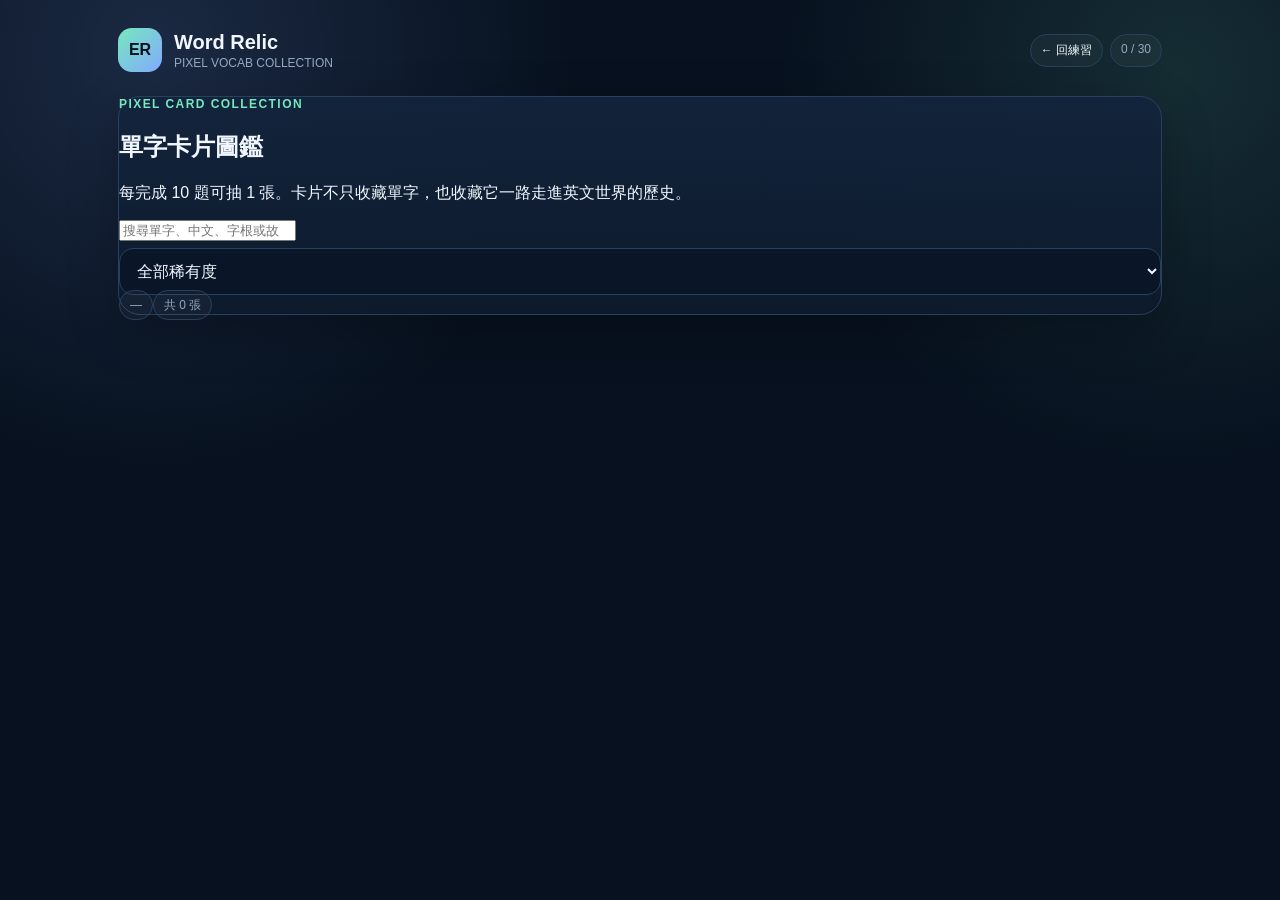
==== cards.html @ 0dd6999d "Add pixel vocabulary card collection page" ====
<!doctype html>
<html lang="zh-Hant">
<head>
<meta charset="utf-8"><meta name="viewport" content="width=device-width,initial-scale=1,viewport-fit=cover">
<meta name="theme-color" content="#07111f"><title>EnRoot｜單字卡片圖鑑</title>
<link rel="stylesheet" href="styles.css">
</head>
<body>
<main class="wrap">
<header class="top">
<a class="brand navlink" href="index.html"><div class="logo">ER</div><div><h1>Word Relic</h1><p>PIXEL VOCAB COLLECTION</p></div></a>
<div class="chips"><a class="chip navlink" href="index.html">← 回練習</a><span class="chip" id="ownedPill">0 / 30</span></div>
</header>
<section class="card cardbookHero">
<div class="eyebrow">PIXEL CARD COLLECTION</div>
<h2>單字卡片圖鑑</h2>
<p>每完成 10 題可抽 1 張。卡片不只收藏單字，也收藏它一路走進英文世界的歷史。</p>
<div class="atlasTools">
<input id="cardSearch" type="search" placeholder="搜尋單字、中文、字根或故事">
<select id="rarityFilter"><option value="all">全部稀有度</option><option>UR</option><option>SSR</option><option>SR</option><option>R</option><option>N</option></select>
</div>
<div class="atlasMeta"><span class="chip" id="collectionStats">—</span><span class="chip" id="totalCopies">共 0 張</span></div>
</section>
<section id="cardGrid" class="collectionGrid"></section>
</main>
<div id="cardDetail" class="cardModal hidden"></div>
<script src="cards-data.js"></script><script src="cards.js"></script>
</body></html>
---- styles.css ----
:root{--bg:#07111f;--panel:#0d1a2c;--line:#28405e;--text:#f1f7ff;--muted:#94a9c0;--mint:#77e7bd;--blue:#82aaff;--warn:#ffd67e;--bad:#ff8490;--ok:#71e4a8}
*{box-sizing:border-box}body{margin:0;min-height:100vh;color:var(--text);font-family:-apple-system,BlinkMacSystemFont,"Segoe UI","Noto Sans TC",sans-serif;background:radial-gradient(circle at 12% 6%,rgba(130,170,255,.16),transparent 30%),radial-gradient(circle at 92% 8%,rgba(119,231,189,.13),transparent 28%),var(--bg)}
button,select{font:inherit}button{cursor:pointer}.wrap{max-width:1080px;margin:auto;padding:28px 18px 64px}.top{display:flex;justify-content:space-between;gap:12px;align-items:center;margin-bottom:24px}.brand{display:flex;gap:12px;align-items:center}.logo{width:44px;height:44px;border-radius:14px;display:grid;place-items:center;font-weight:900;color:#06111d;background:linear-gradient(135deg,var(--mint),var(--blue))}.brand h1{margin:0;font-size:20px}.brand p{margin:2px 0 0;color:var(--muted);font-size:12px}.chips{display:flex;gap:7px;flex-wrap:wrap;justify-content:flex-end}.chip{border:1px solid var(--line);border-radius:999px;padding:7px 10px;color:var(--muted);font-size:12px;background:rgba(255,255,255,.03)}
.grid{display:grid;grid-template-columns:1.2fr .8fr;gap:18px}.card{border:1px solid var(--line);border-radius:22px;background:linear-gradient(180deg,rgba(18,36,60,.95),rgba(13,26,44,.97));box-shadow:0 18px 50px rgba(0,0,0,.25)}.hero{padding:32px}.eyebrow{color:var(--mint);font-size:12px;font-weight:900;letter-spacing:.12em}.hero h2{font-size:clamp(34px,6vw,58px);line-height:1.02;letter-spacing:-.05em;margin:12px 0 16px}.hero>p,.muted{color:var(--muted);line-height:1.8}.features{display:grid;grid-template-columns:repeat(3,1fr);gap:10px;margin-top:22px}.feature{padding:14px;border:1px solid var(--line);border-radius:16px;background:rgba(255,255,255,.025)}.feature b{display:block;font-size:14px}.feature span{display:block;margin-top:5px;color:var(--muted);font-size:12px;line-height:1.5}.controls{padding:24px;display:flex;flex-direction:column;gap:14px}.controls h3{margin:0}.controls label{color:var(--muted);font-size:12px}select{width:100%;margin-top:7px;padding:13px;border-radius:14px;border:1px solid var(--line);background:#0a1628;color:var(--text)}.primary,.secondary{border-radius:14px;padding:13px 16px;font-weight:800}.primary{border:0;color:#06111d;background:linear-gradient(135deg,var(--mint),#9af2d4)}.secondary{border:1px solid var(--line);color:var(--text);background:rgba(255,255,255,.035)}.status{color:var(--muted);font-size:12px;min-height:18px}.stats{display:grid;grid-template-columns:repeat(3,1fr);gap:9px;margin-top:10px}.stat{padding:12px;border:1px solid var(--line);border-radius:14px;background:#0a1628}.stat b{font-size:21px}.stat small{display:block;color:var(--muted);margin-top:3px}
.hidden{display:none!important}.quiz,.result{max-width:850px;margin:auto}.progressRow{display:flex;align-items:center;gap:10px;margin-bottom:13px}.bar{height:8px;background:#12233a;border-radius:99px;overflow:hidden;flex:1}.bar i{display:block;height:100%;background:linear-gradient(90deg,var(--mint),var(--blue));width:0;transition:.25s}.qcard{padding:26px}.qmeta{display:flex;justify-content:space-between;gap:10px;margin-bottom:18px}.qtype{color:var(--mint);font-size:12px;font-weight:900;letter-spacing:.09em}.stars{color:var(--warn);font-size:12px}.prompt{font-size:clamp(26px,5vw,40px);line-height:1.2;font-weight:900}.sub{color:var(--muted);line-height:1.7;margin:9px 0 18px}.answers{display:grid;gap:10px}.answer{width:100%;text-align:left;padding:15px 16px;border-radius:15px;border:1px solid var(--line);background:#091628;color:var(--text)}.answer:hover:not(:disabled){border-color:#5277a1;transform:translateY(-1px)}.answer.good{border-color:var(--ok);background:rgba(113,228,168,.12)}.answer.bad{border-color:var(--bad);background:rgba(255,132,144,.12)}
.explain{margin-top:18px;padding:18px;border:1px solid var(--line);border-radius:16px;background:rgba(5,14,25,.62)}.wordline{display:flex;gap:8px;align-items:center;flex-wrap:wrap}.wordline strong{font-size:27px}.tag{padding:5px 8px;border:1px solid var(--line);border-radius:99px;color:var(--muted);font-size:11px}.rootchips,.family{display:flex;gap:7px;flex-wrap:wrap;margin-top:10px}.rootchip{padding:8px 9px;border-radius:11px;border:1px solid rgba(119,231,189,.25);background:rgba(119,231,189,.07);font-size:12px}.formula{font-size:17px;font-weight:800;line-height:1.7;color:#ddf8ee;margin:12px 0}.memory{border-left:3px solid var(--warn);padding-left:12px;color:#f6e6b8;line-height:1.7}.example{color:#cbd9e8;line-height:1.7;font-size:14px;margin-top:12px}.family span{padding:7px 9px;border-radius:10px;border:1px solid rgba(130,170,255,.22);background:rgba(130,170,255,.08);color:#d2e0ff;font-size:12px}.actions{display:flex;gap:9px;flex-wrap:wrap;margin-top:16px}.actions button{flex:1;min-width:140px}.hard.on{border-color:var(--warn);color:var(--warn)}
.result{padding:28px}.result h3{font-size:28px;margin:8px 0 0}.bigscore{font-size:64px;font-weight:900;letter-spacing:-.06em;margin:4px 0}.review{display:grid;gap:10px;margin-top:16px}.reviewItem{padding:14px;border:1px solid var(--line);border-radius:14px;background:#091628}.reviewItem p{margin:6px 0 0;color:var(--muted);font-size:13px;line-height:1.6}.footer{margin-top:28px;color:#70869e;text-align:center;font-size:11px;line-height:1.7}
@media(max-width:760px){.grid{grid-template-columns:1fr}.features{grid-template-columns:1fr}.hero{padding:24px}.controls{padding:21px}.top{align-items:flex-start}}
.navlink{text-decoration:none;color:inherit}
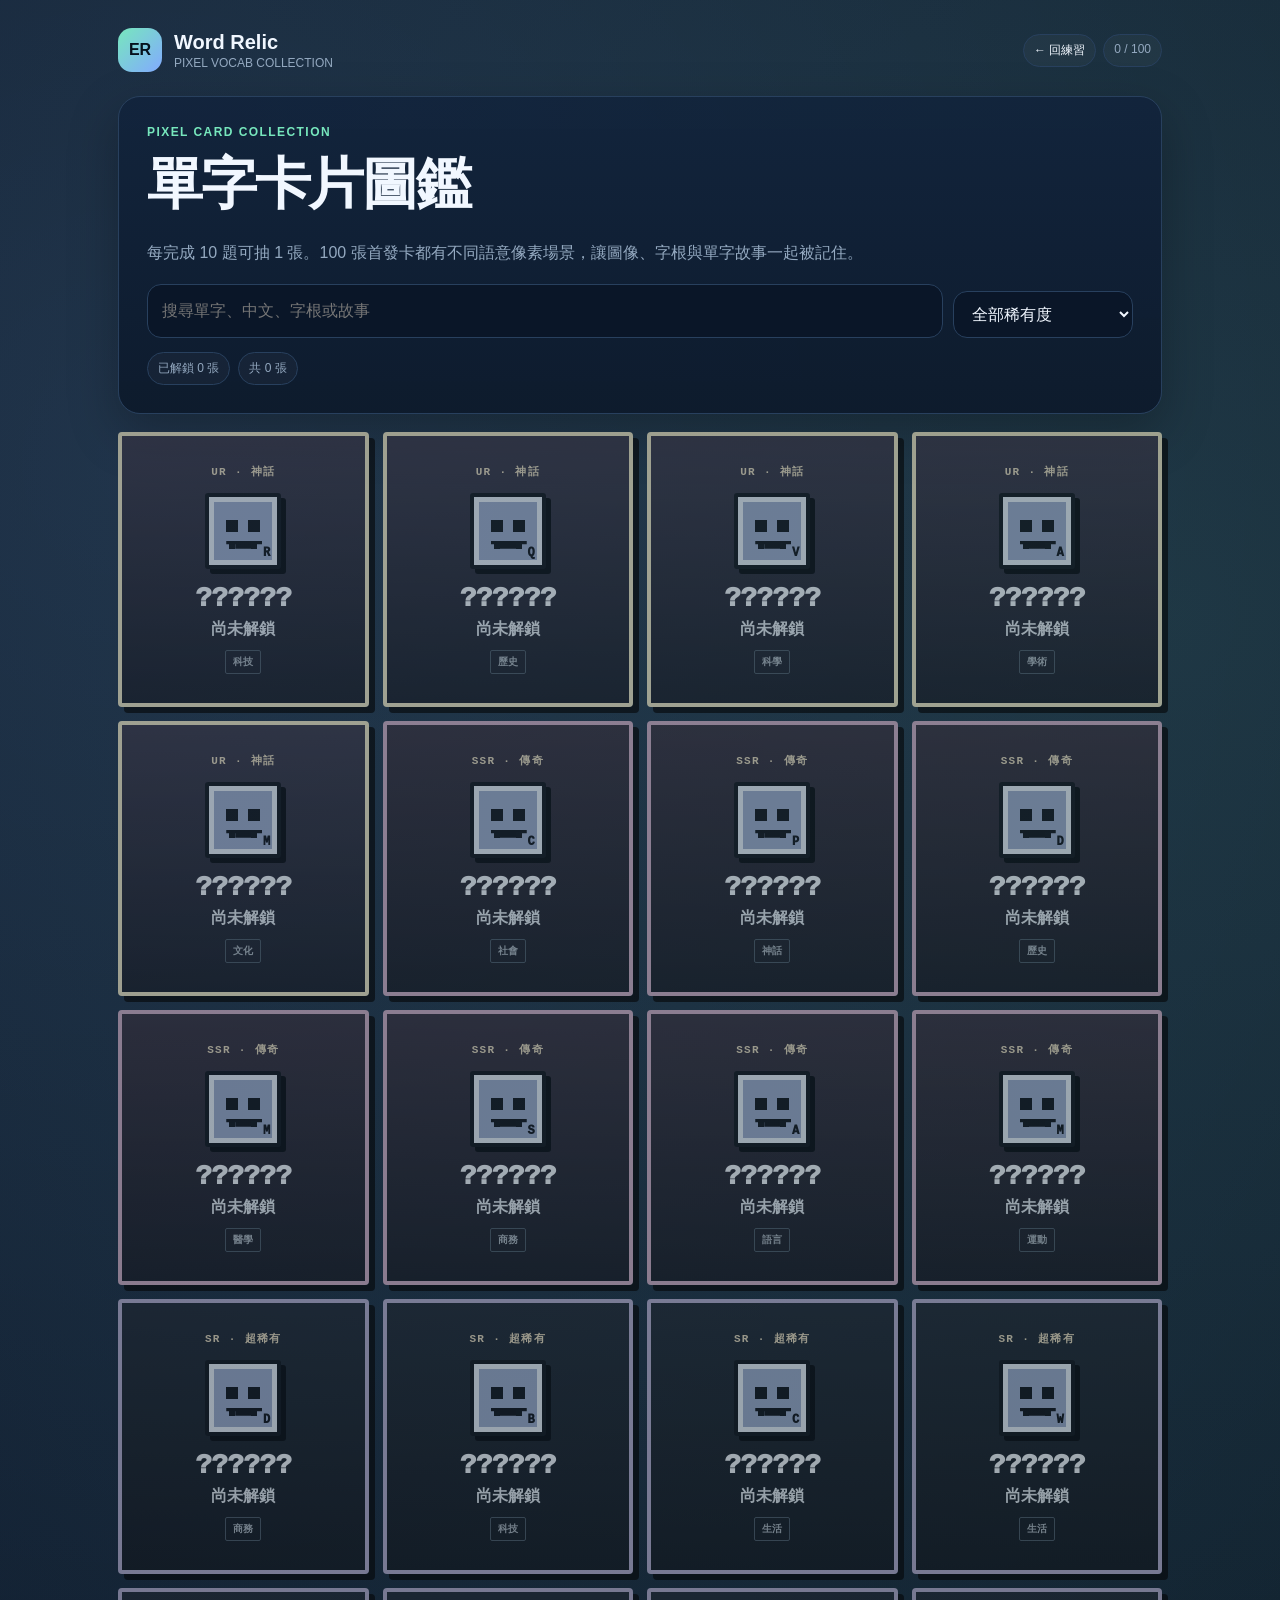
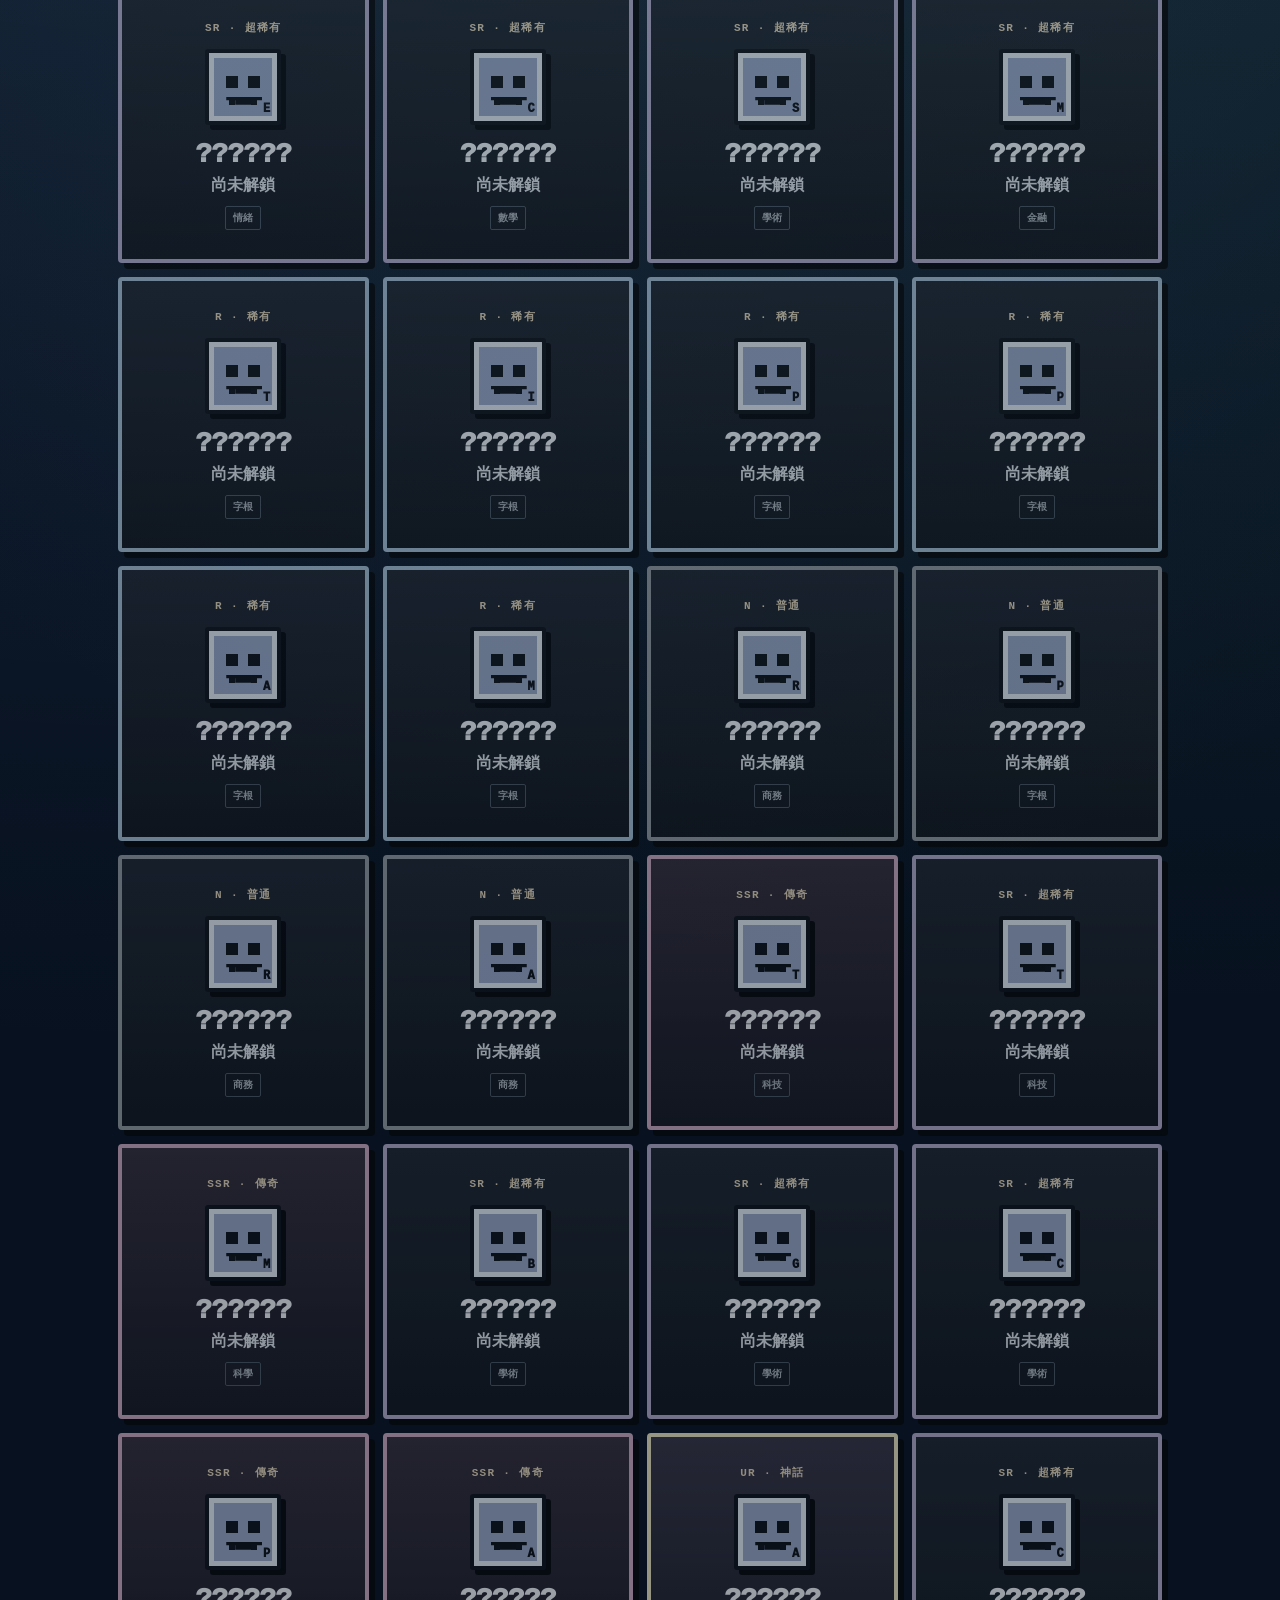
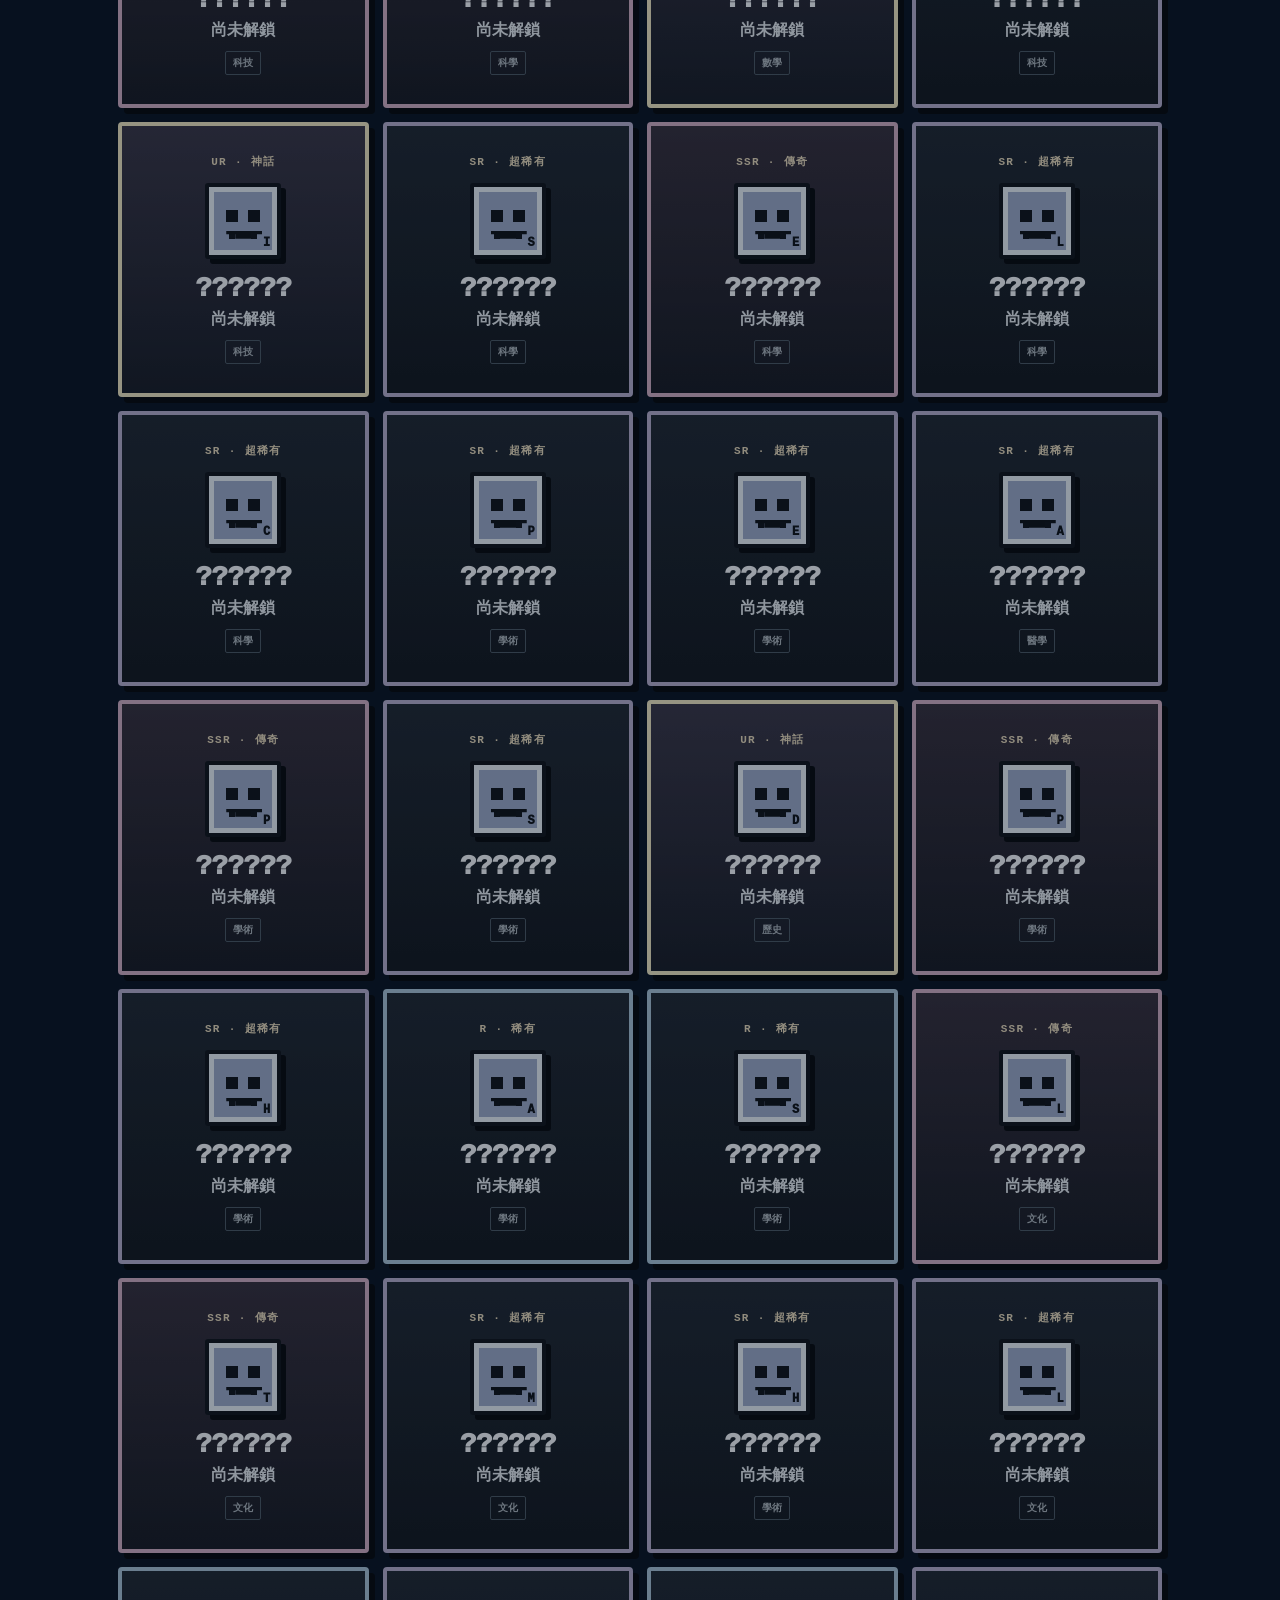
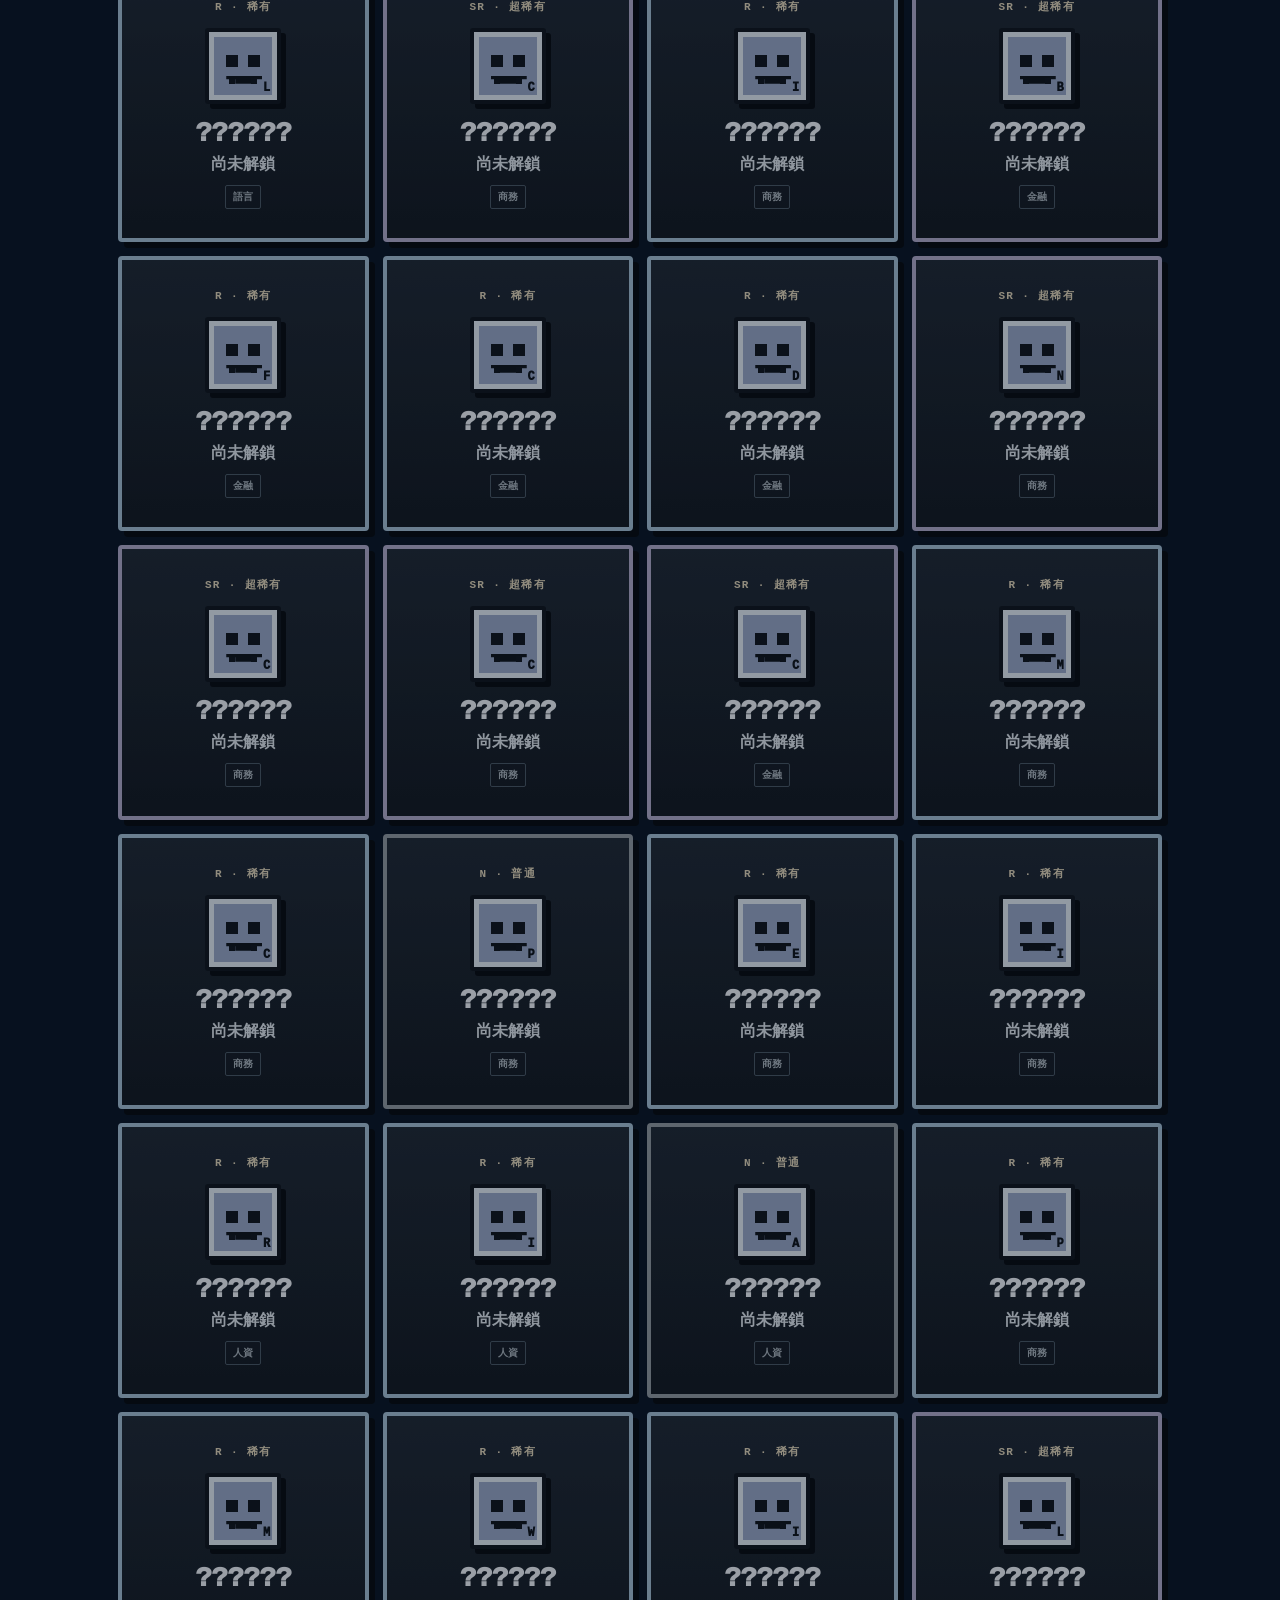
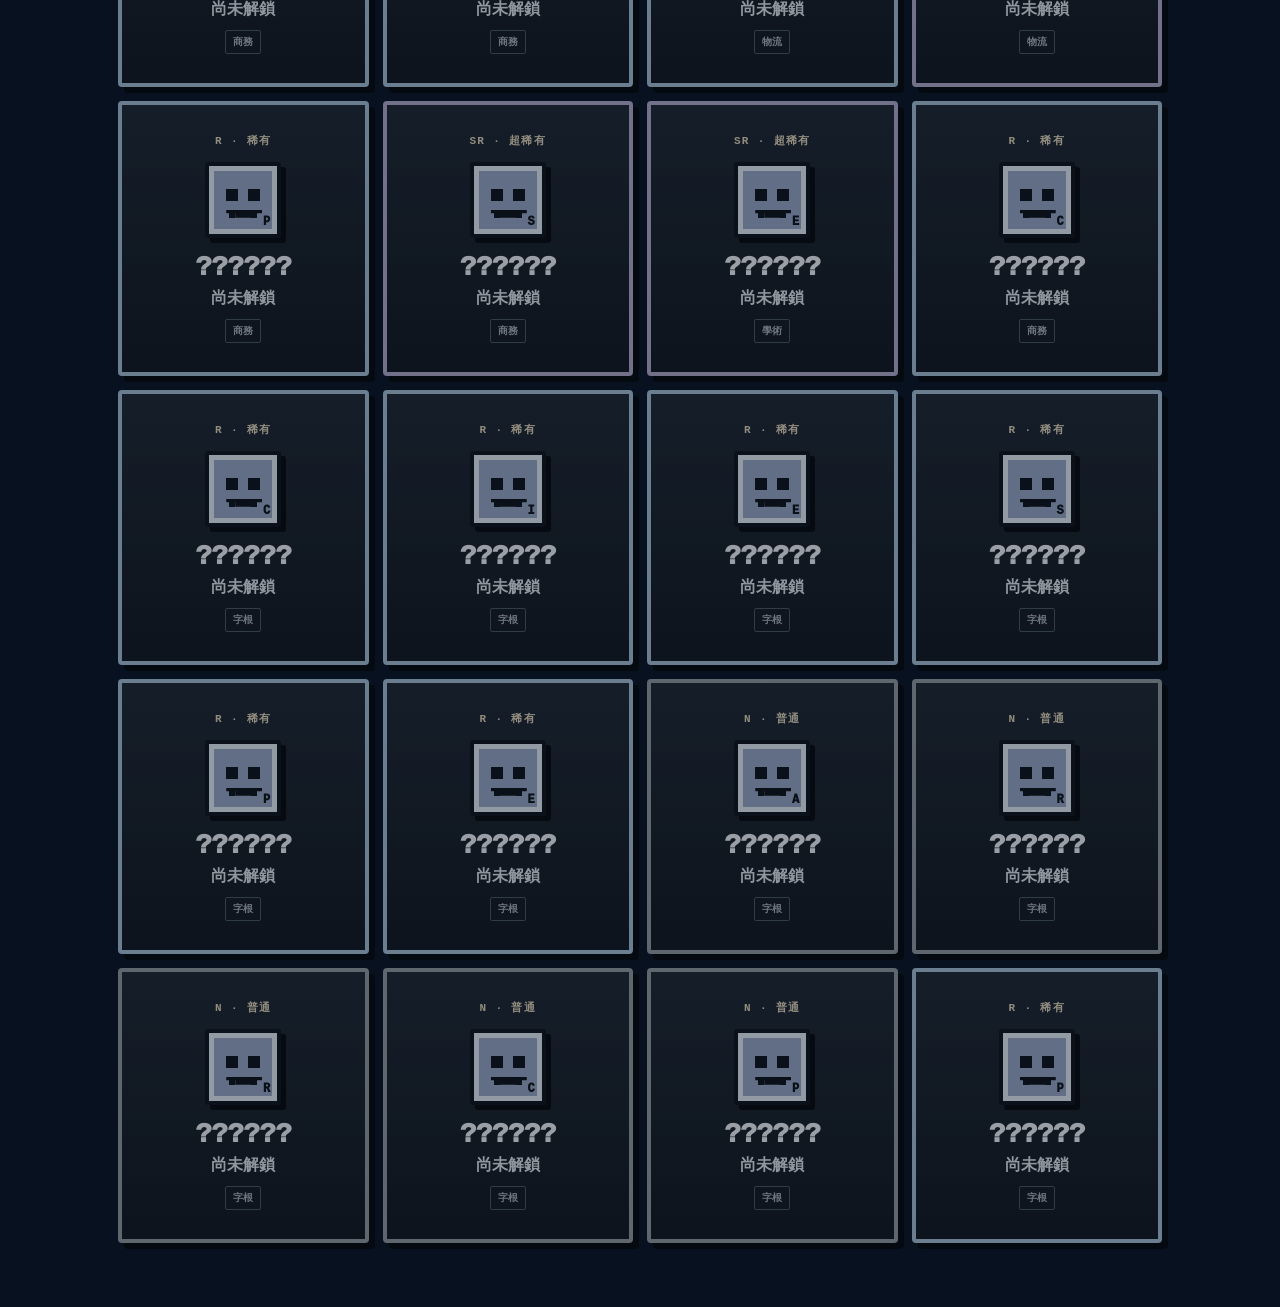
==== commit 148b6272: "Upgrade card gallery for semantic pixel art" ====
--- a/cards.html
+++ b/cards.html
@@ -14,7 +14,7 @@
 <section class="card cardbookHero">
 <div class="eyebrow">PIXEL CARD COLLECTION</div>
 <h2>單字卡片圖鑑</h2>
-<p>每完成 10 題可抽 1 張。卡片不只收藏單字，也收藏它一路走進英文世界的歷史。</p>
+<p>每完成 10 題可抽 1 張。100 張首發卡都有不同語意像素場景，讓圖像、字根與單字故事一起被記住。</p>
 <div class="atlasTools">
 <input id="cardSearch" type="search" placeholder="搜尋單字、中文、字根或故事">
 <select id="rarityFilter"><option value="all">全部稀有度</option><option>UR</option><option>SSR</option><option>SR</option><option>R</option><option>N</option></select>
@@ -24,5 +24,5 @@
 <section id="cardGrid" class="collectionGrid"></section>
 </main>
 <div id="cardDetail" class="cardModal hidden"></div>
-<script src="cards-data.js"></script><script src="cards.js"></script>
+<script src="cards-data.js"></script><script src="card-art.js"></script><script src="cards.js"></script>
 </body></html>
--- a/styles.css
+++ b/styles.css
@@ -7,3 +7,30 @@
 .result{padding:28px}.result h3{font-size:28px;margin:8px 0 0}.bigscore{font-size:64px;font-weight:900;letter-spacing:-.06em;margin:4px 0}.review{display:grid;gap:10px;margin-top:16px}.reviewItem{padding:14px;border:1px solid var(--line);border-radius:14px;background:#091628}.reviewItem p{margin:6px 0 0;color:var(--muted);font-size:13px;line-height:1.6}.footer{margin-top:28px;color:#70869e;text-align:center;font-size:11px;line-height:1.7}
 @media(max-width:760px){.grid{grid-template-columns:1fr}.features{grid-template-columns:1fr}.hero{padding:24px}.controls{padding:21px}.top{align-items:flex-start}}
 .navlink{text-decoration:none;color:inherit}
+
+/* Word Relic pixel-card system */
+.gachaPanel{margin:22px 0 8px;padding:18px;border:2px solid #365a7a;border-radius:18px;background:linear-gradient(180deg,#10213a,#091525);box-shadow:6px 6px 0 #050b14}
+.gachaMachine{display:flex;align-items:center;gap:16px}.gachaMachine h4{margin:3px 0 4px;font-size:20px}.gachaMachine p{margin:0}
+.pixelMachine{width:72px;height:72px;flex:0 0 72px;border:4px solid #e9f5ff;background:#82aaff;box-shadow:inset 0 0 0 5px #24415f,5px 5px 0 #020812;display:grid;place-items:center;image-rendering:pixelated;border-radius:4px}
+.pixelMachine:before,.pixelMachine:after{content:"";position:absolute}.pixelMachine span{font-family:ui-monospace,SFMono-Regular,Menlo,monospace;font-weight:1000;color:#07111f;font-size:20px}
+.gachaButton{width:100%;margin-top:15px;border:3px solid #081321;border-radius:4px;padding:15px;font:900 15px ui-monospace,SFMono-Regular,Menlo,monospace;color:#07111f;background:#ffd67e;box-shadow:0 5px 0 #9b672b;letter-spacing:.03em}
+.gachaButton:active:not(:disabled){transform:translateY(4px);box-shadow:0 1px 0 #9b672b}.gachaButton:disabled{opacity:.55;cursor:default;box-shadow:none}
+.gachaReveal{margin-top:18px}.gachaReveal.pop{animation:cardPop .55s cubic-bezier(.2,.9,.25,1.25)}@keyframes cardPop{0%{opacity:0;transform:scale(.72) rotate(-3deg)}70%{transform:scale(1.035) rotate(1deg)}100%{opacity:1;transform:scale(1)}}
+.revealBurst{max-width:440px;margin:auto;padding:20px;border:4px solid #d9e9f7;border-radius:5px;background:#0c1a2d;box-shadow:8px 8px 0 #030811;text-align:center}.revealBurst.UR{border-color:#ffeb8a}.revealBurst.SSR{border-color:#ff9de1}.revealBurst.SR{border-color:#bda4ff}.revealBurst.R{border-color:#84c9ff}.revealBurst.N{border-color:#b9c7d4}
+.rarity{font:900 11px ui-monospace,SFMono-Regular,Menlo,monospace;letter-spacing:.12em;color:#ffd67e;text-transform:uppercase}
+.pixelSprite{position:relative;width:92px;height:92px;margin:14px auto;background:#82aaff;border:4px solid #081321;box-shadow:inset 0 0 0 5px #dff0ff,5px 5px 0 #030811;border-radius:3px;display:grid;place-items:center;image-rendering:pixelated}
+.pixelSprite:before,.pixelSprite:after{content:"";position:absolute;width:12px;height:12px;top:29px;background:#081321;box-shadow:0 20px 0 -3px #081321}.pixelSprite:before{left:22px}.pixelSprite:after{right:22px}
+.pixelSprite i{position:absolute;width:36px;height:8px;bottom:20px;left:24px;background:#07111f;clip-path:polygon(0 0,100% 0,100% 45%,75% 45%,75% 100%,25% 100%,25% 45%,0 45%)}
+.pixelSprite b{position:absolute;bottom:5px;right:7px;font:1000 12px ui-monospace,SFMono-Regular,Menlo,monospace;color:#07111f}
+.pixelSprite.big{width:116px;height:116px}.pixelSprite.big:before,.pixelSprite.big:after{top:38px}.pixelSprite.big:before{left:28px}.pixelSprite.big:after{right:28px}.pixelSprite.big i{left:34px;bottom:26px;width:40px}
+.relicWord{font:1000 28px ui-monospace,SFMono-Regular,Menlo,monospace;letter-spacing:-.03em}.relicZh{margin-top:5px;color:#dbe9f5;font-weight:800}.originMini{margin:9px 0;color:#94a9c0;font-size:12px}
+.storyBlock{margin-top:14px;padding:14px;text-align:left;border:2px dashed #365a7a;background:#081422}.storyBlock b{color:#77e7bd;font-size:12px}.storyBlock p{margin:4px 0 12px;color:#d5e3ef;line-height:1.65;font-size:13px}.storyBlock p:last-child{margin-bottom:0}
+
+/* collection */
+.cardbookHero{padding:28px;margin-bottom:18px}.cardbookHero h2{font-size:clamp(34px,6vw,56px);margin:8px 0 10px;letter-spacing:-.04em}.cardbookHero p{color:var(--muted);line-height:1.7}
+.atlasTools{display:grid;grid-template-columns:1fr 180px;gap:10px;margin-top:18px}.atlasTools input,.atlasTools select{width:100%;padding:13px 14px;border:1px solid var(--line);border-radius:14px;background:#0a1628;color:var(--text);font:inherit}.atlasMeta{display:flex;gap:8px;flex-wrap:wrap;margin-top:14px}
+.collectionGrid{display:grid;grid-template-columns:repeat(4,1fr);gap:14px}.relicCard{position:relative;min-height:275px;padding:14px 12px 16px;border:4px solid #7c8b9a;border-radius:4px;background:linear-gradient(180deg,#132843,#0a1728);box-shadow:6px 6px 0 #02070d;color:var(--text);text-align:center;overflow:hidden}.relicCard:hover{transform:translateY(-3px)}.relicCard.locked{filter:saturate(.35);opacity:.62}.relicCard .pixelSprite{width:76px;height:76px}.relicCard .pixelSprite:before,.relicCard .pixelSprite:after{top:23px}.relicCard .pixelSprite:before{left:17px}.relicCard .pixelSprite:after{right:17px}.relicCard .pixelSprite i{left:17px;bottom:16px}
+.relicCard.UR{border-color:#ffe77d;background:linear-gradient(180deg,#3c315c,#111b35)}.relicCard.SSR{border-color:#ff9bd9;background:linear-gradient(180deg,#40294b,#11192f)}.relicCard.SR{border-color:#bca4ff}.relicCard.R{border-color:#7ec9ff}.relicCard.N{border-color:#8c9baa}
+.cardTag,.copies{display:inline-block;margin-top:10px;padding:4px 7px;border:1px solid #365a7a;border-radius:2px;font:800 10px ui-monospace,SFMono-Regular,Menlo,monospace;color:#9fb6c9}.copies{position:absolute;right:8px;bottom:8px;color:#ffd67e}
+.cardModal{position:fixed;inset:0;z-index:50;display:grid;place-items:center;padding:18px}.modalShade{position:absolute;inset:0;background:rgba(2,7,14,.82);backdrop-filter:blur(5px)}.detailPanel{position:relative;z-index:1;width:min(620px,100%);max-height:90vh;overflow:auto;padding:24px;border-width:4px;border-style:solid;border-radius:5px}.detailPanel.UR{border-color:#ffe77d}.detailPanel.SSR{border-color:#ff9bd9}.detailPanel.SR{border-color:#bca4ff}.detailPanel.R{border-color:#7ec9ff}.detailPanel.N{border-color:#8c9baa}.modalClose{position:absolute;right:10px;top:8px;border:0;background:transparent;color:#fff;font-size:28px}.detailTop{display:flex;gap:20px;align-items:center}.detailTop .pixelSprite{margin:18px 0}.detailTop h2{margin:0;font:1000 34px ui-monospace,SFMono-Regular,Menlo,monospace}.detailZh{margin:5px 0 9px;color:#dce9f5;font-weight:800}
+@media(max-width:900px){.collectionGrid{grid-template-columns:repeat(3,1fr)}}@media(max-width:680px){.collectionGrid{grid-template-columns:repeat(2,1fr)}.atlasTools{grid-template-columns:1fr}.detailTop{align-items:flex-start}}@media(max-width:420px){.collectionGrid{grid-template-columns:1fr 1fr;gap:9px}.relicCard{min-height:245px;padding:10px 7px}.relicWord{font-size:20px}.gachaMachine{align-items:flex-start}.pixelMachine{width:58px;height:58px;flex-basis:58px}}
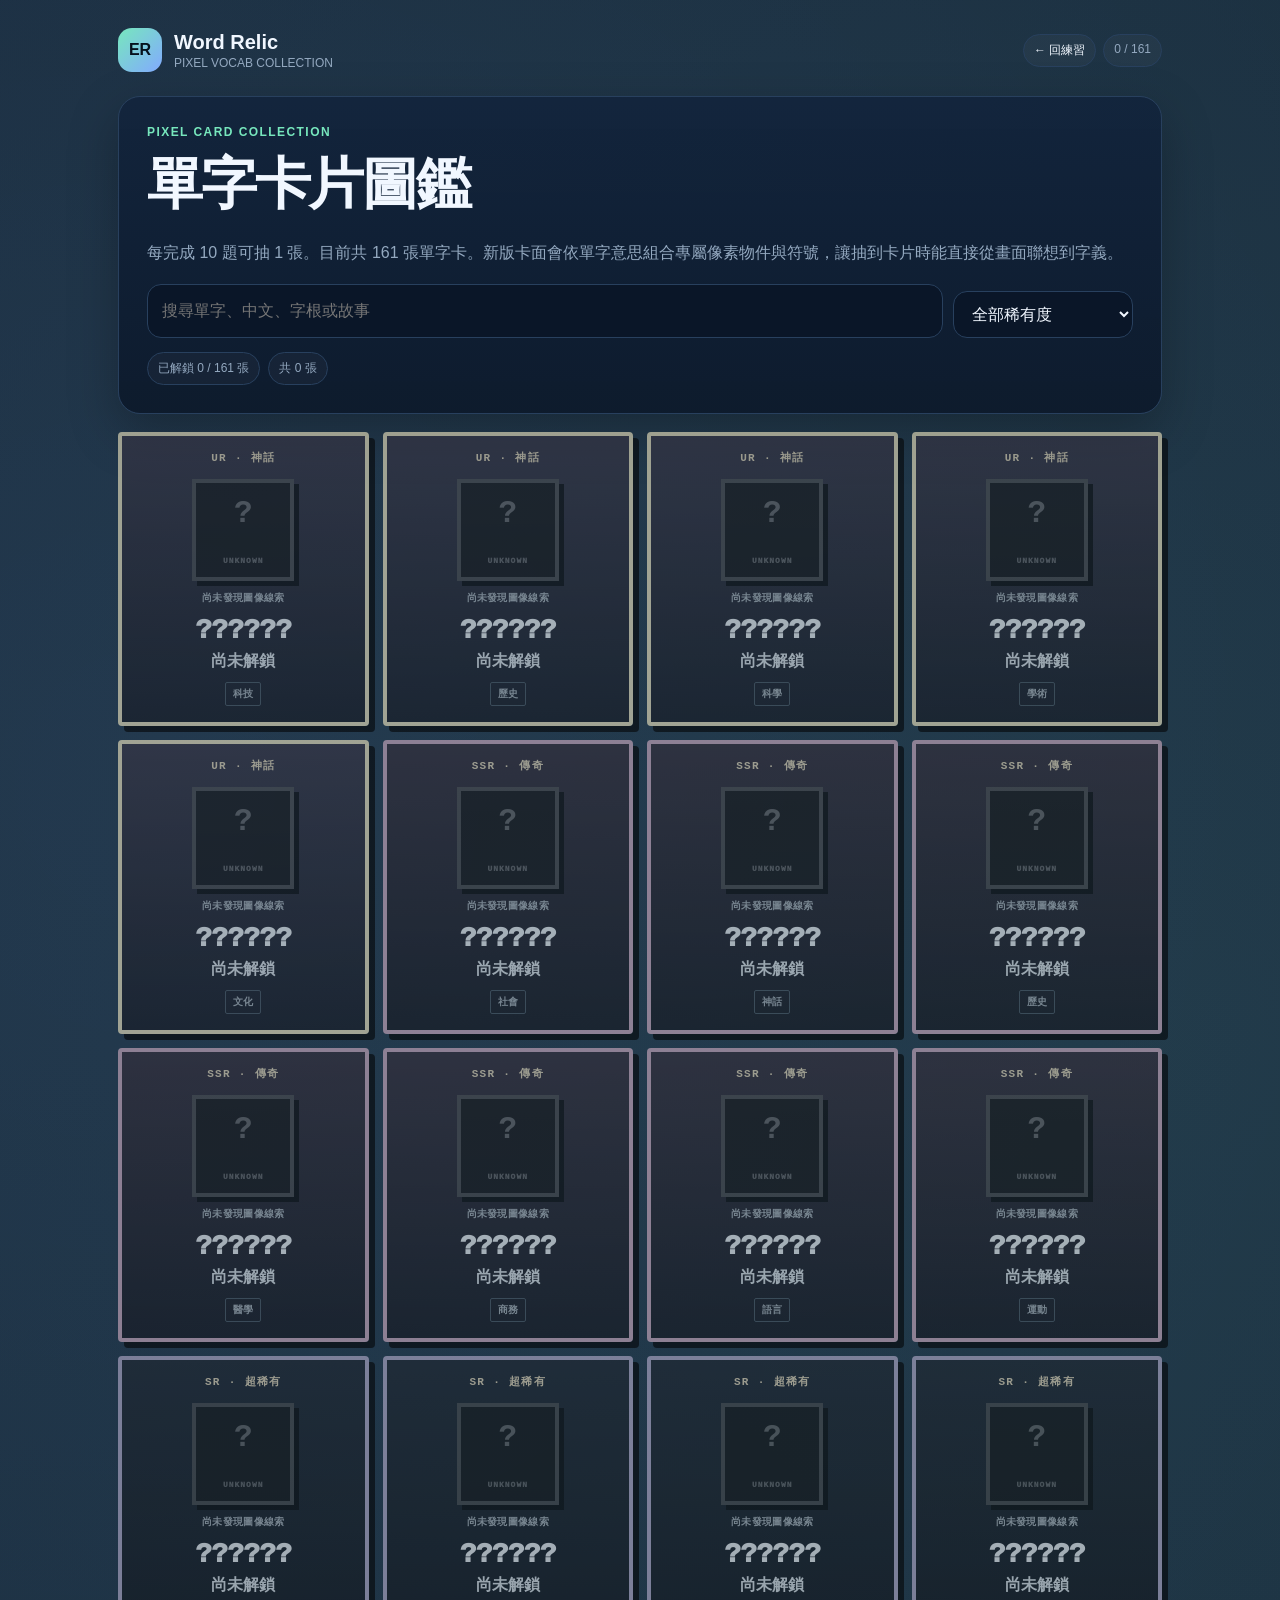
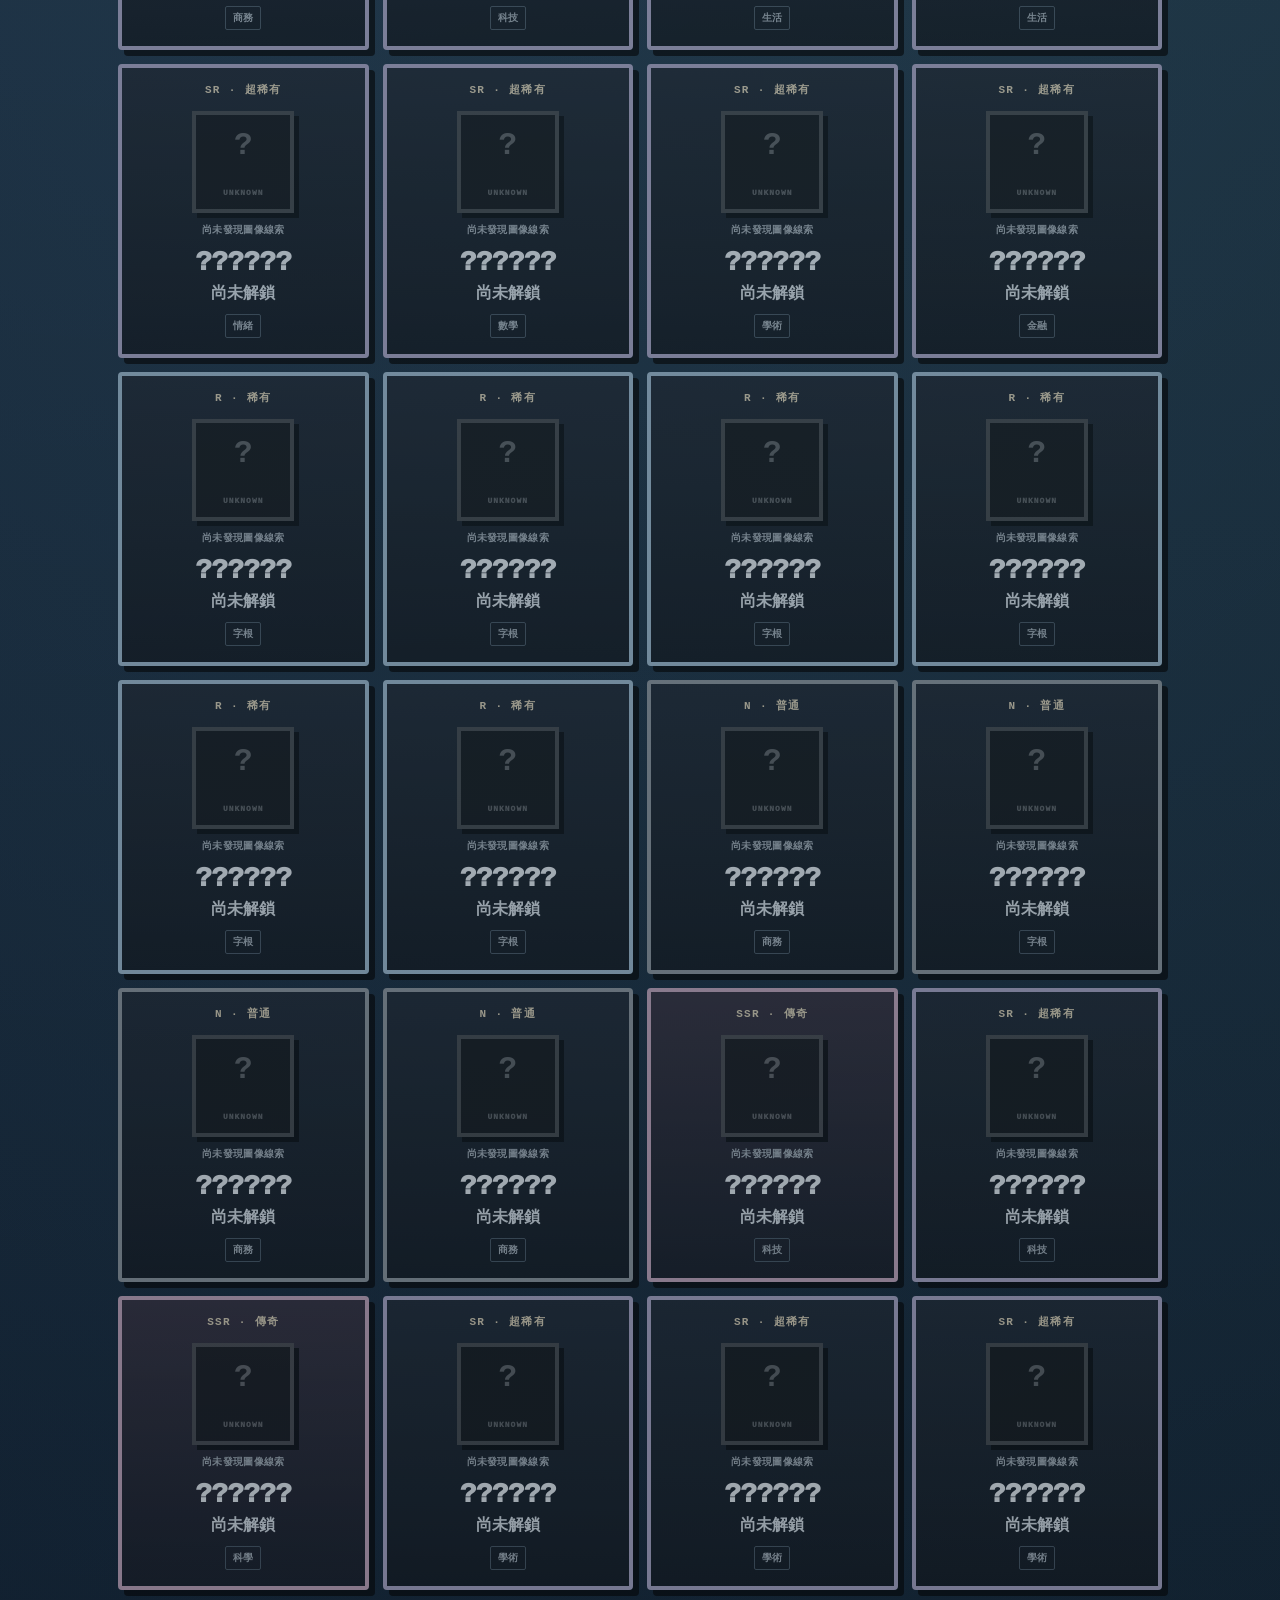
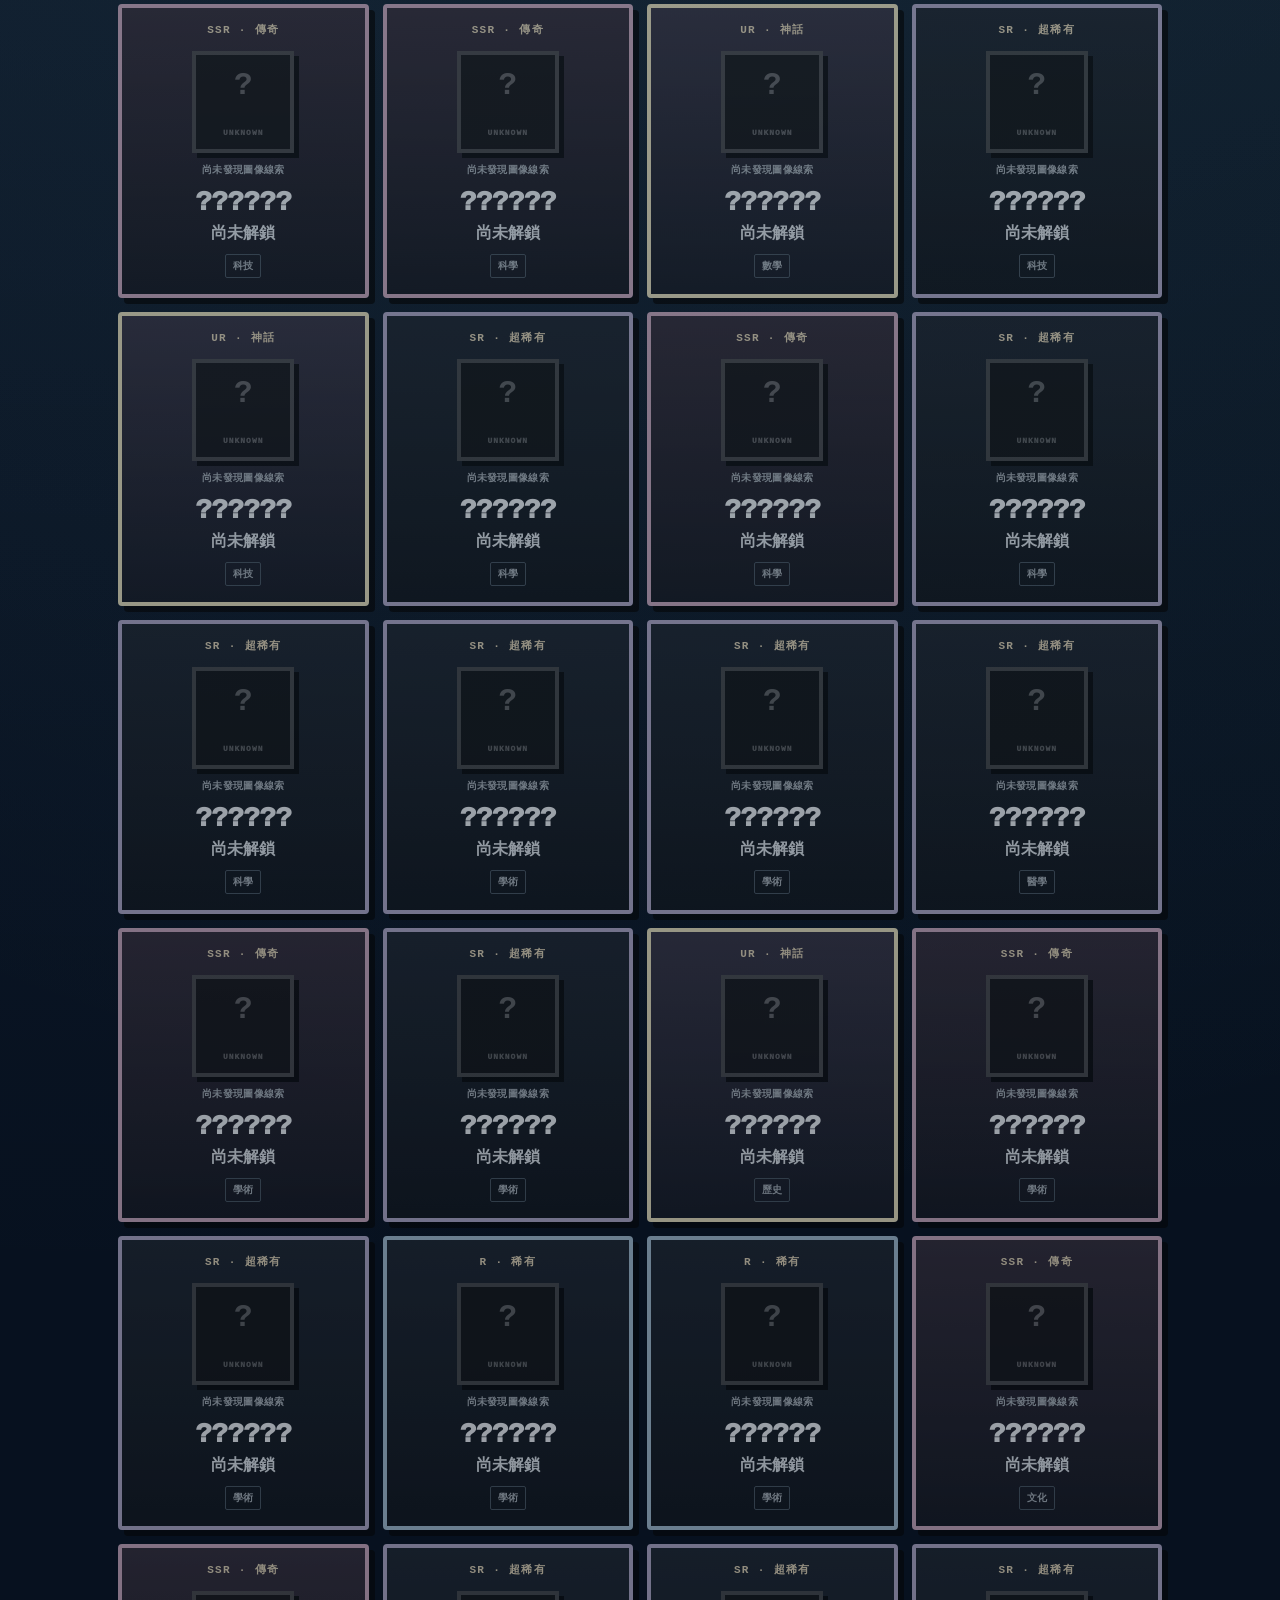
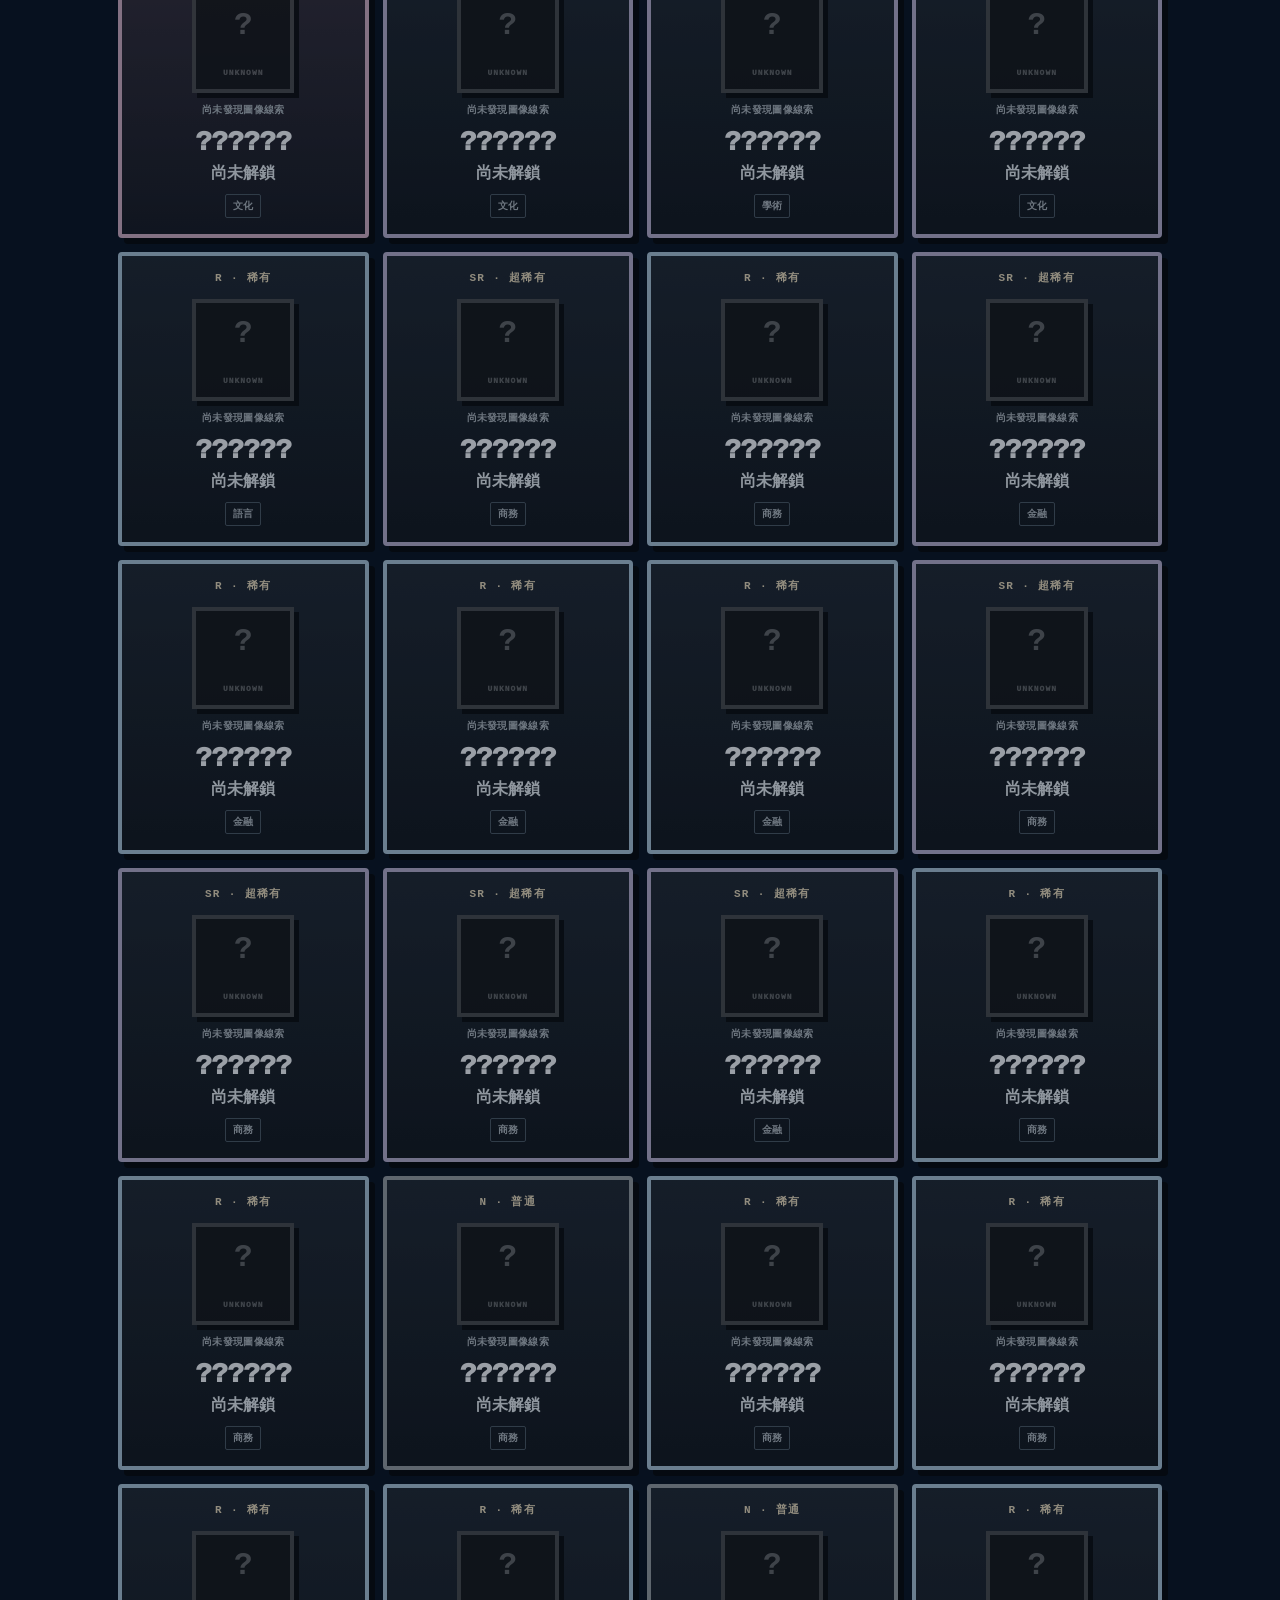
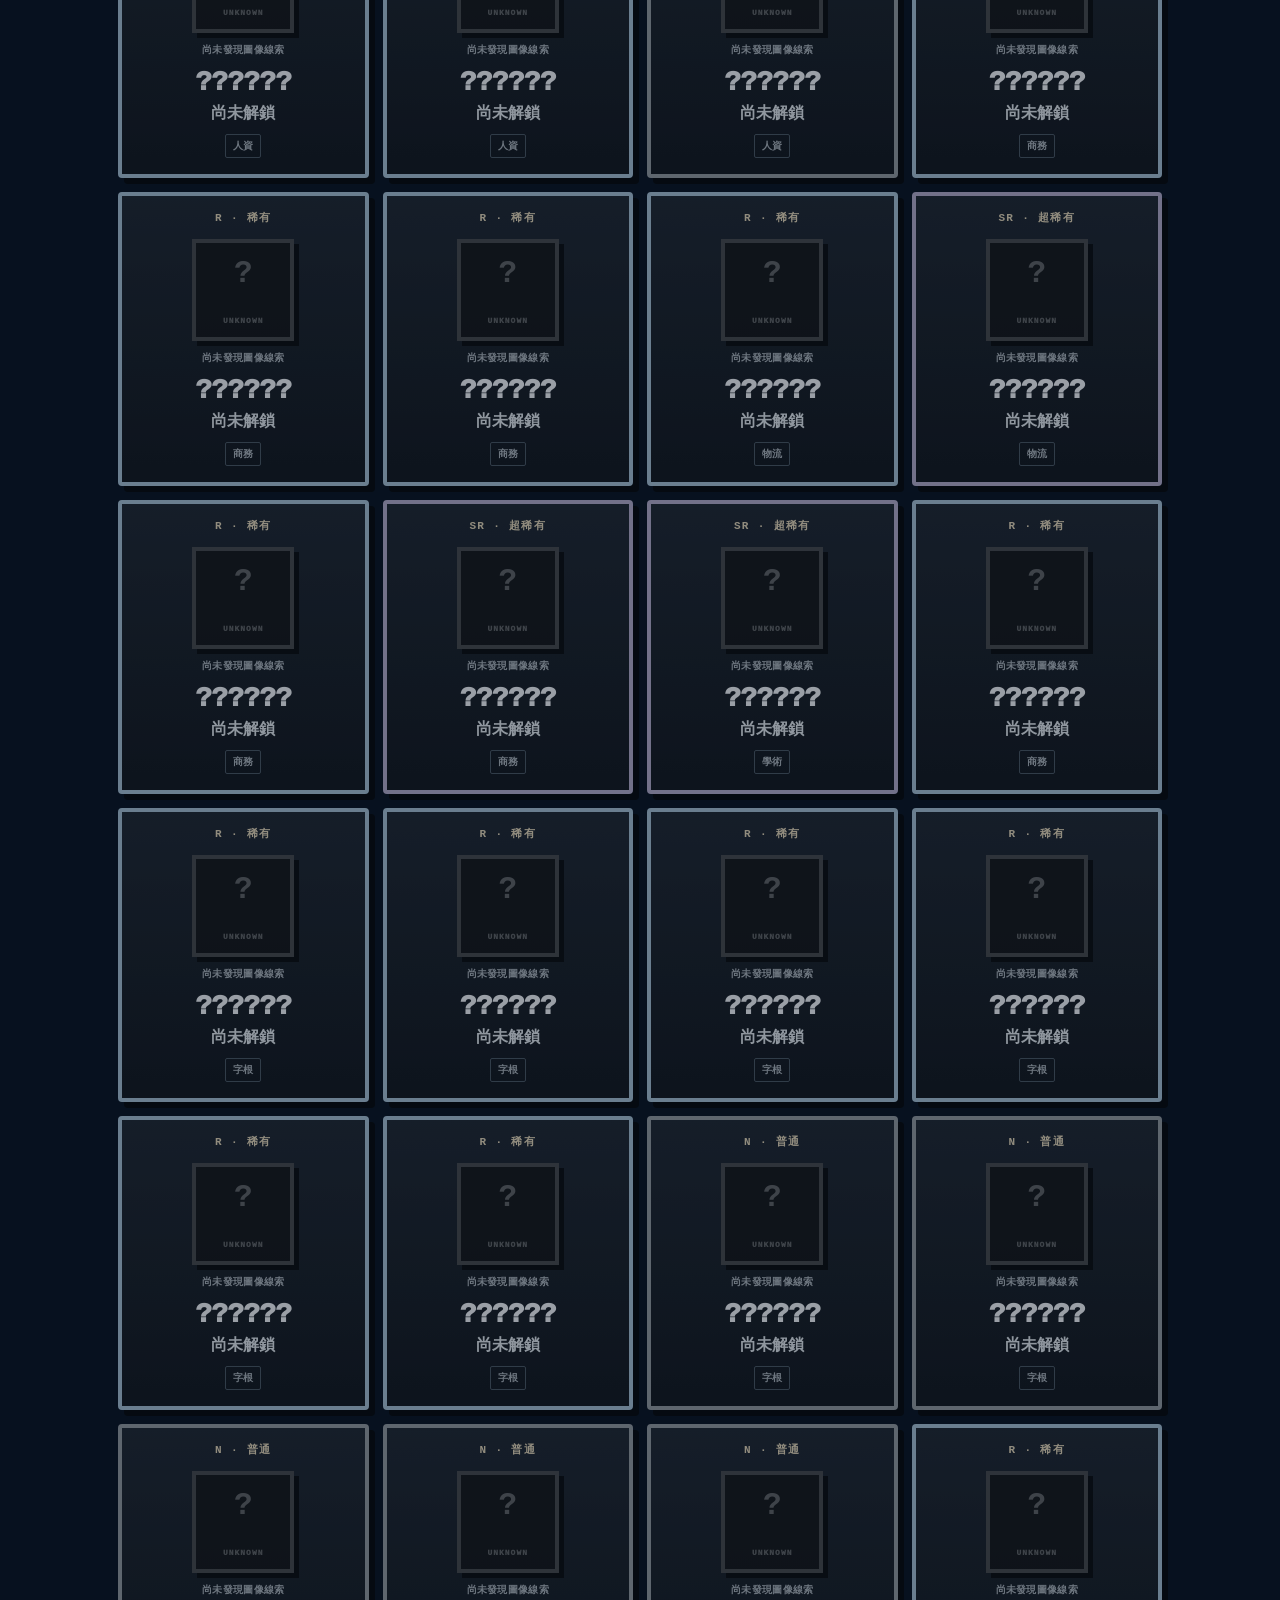
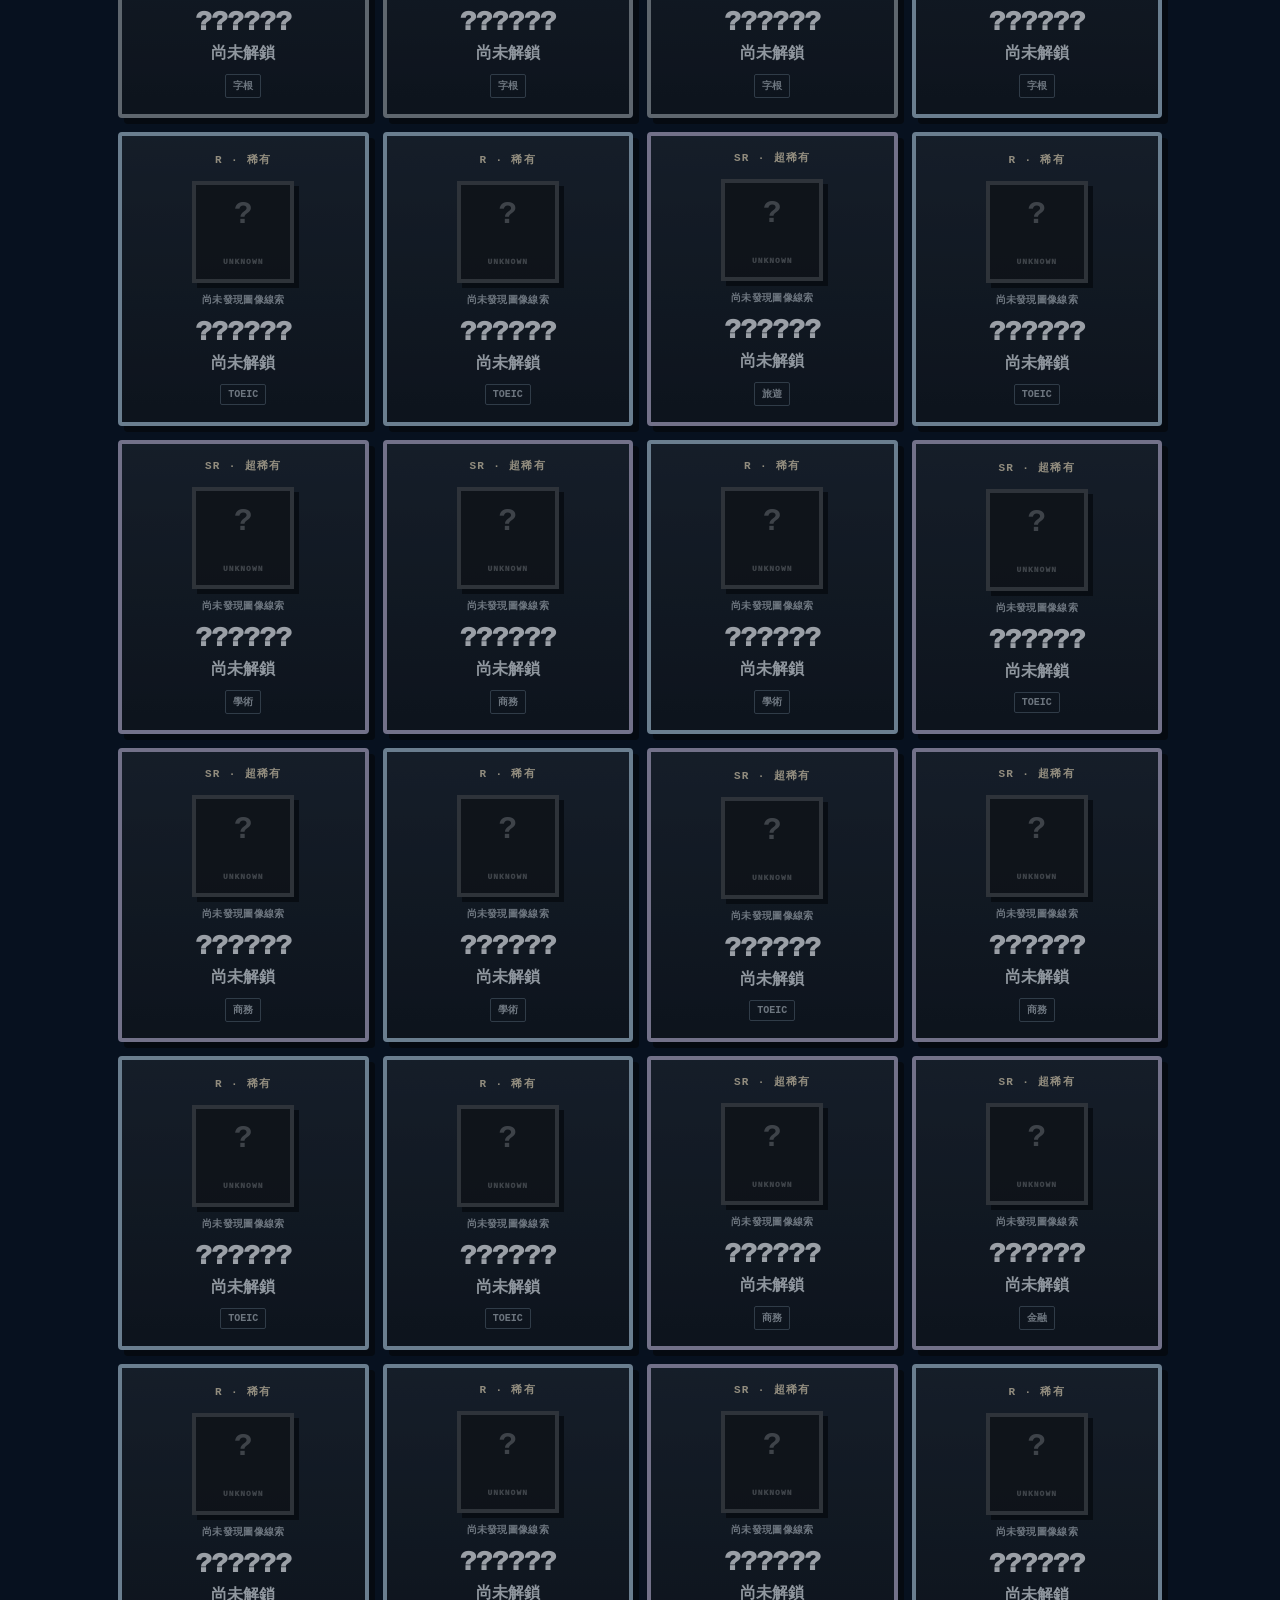
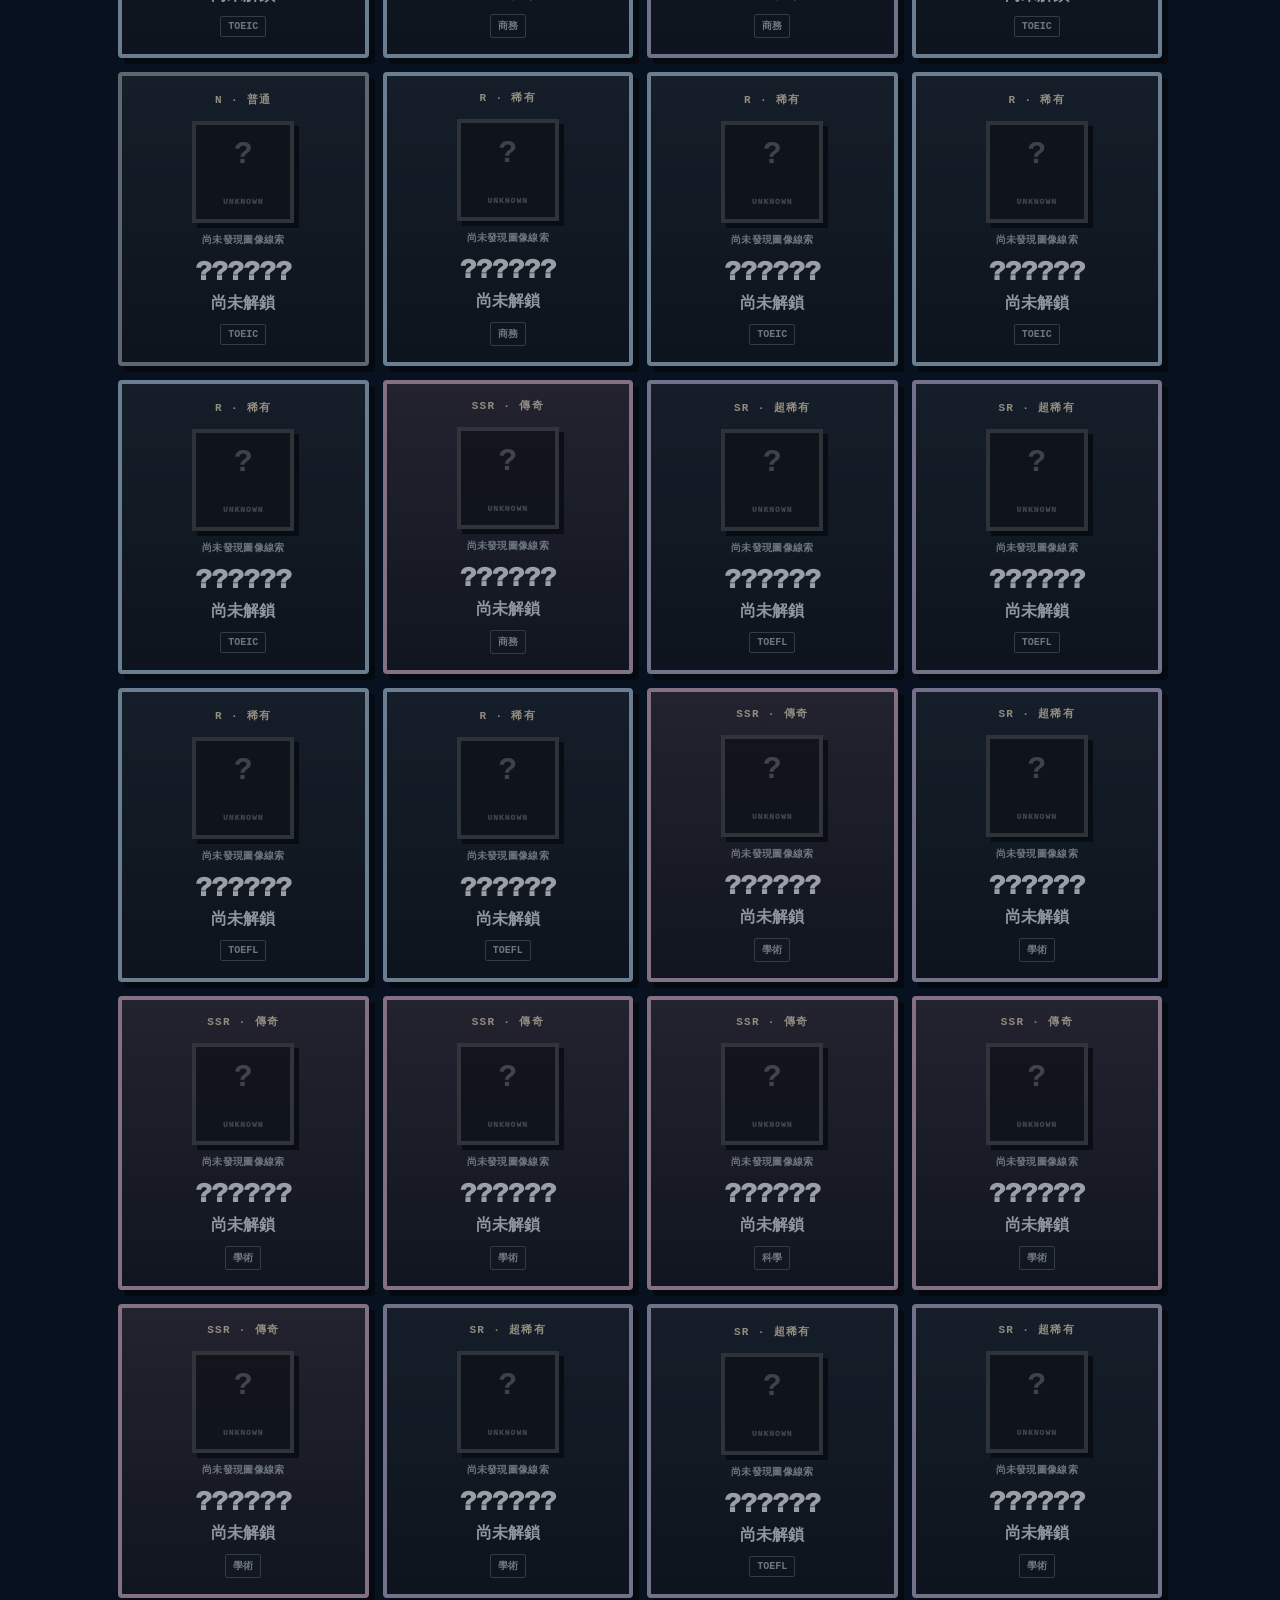
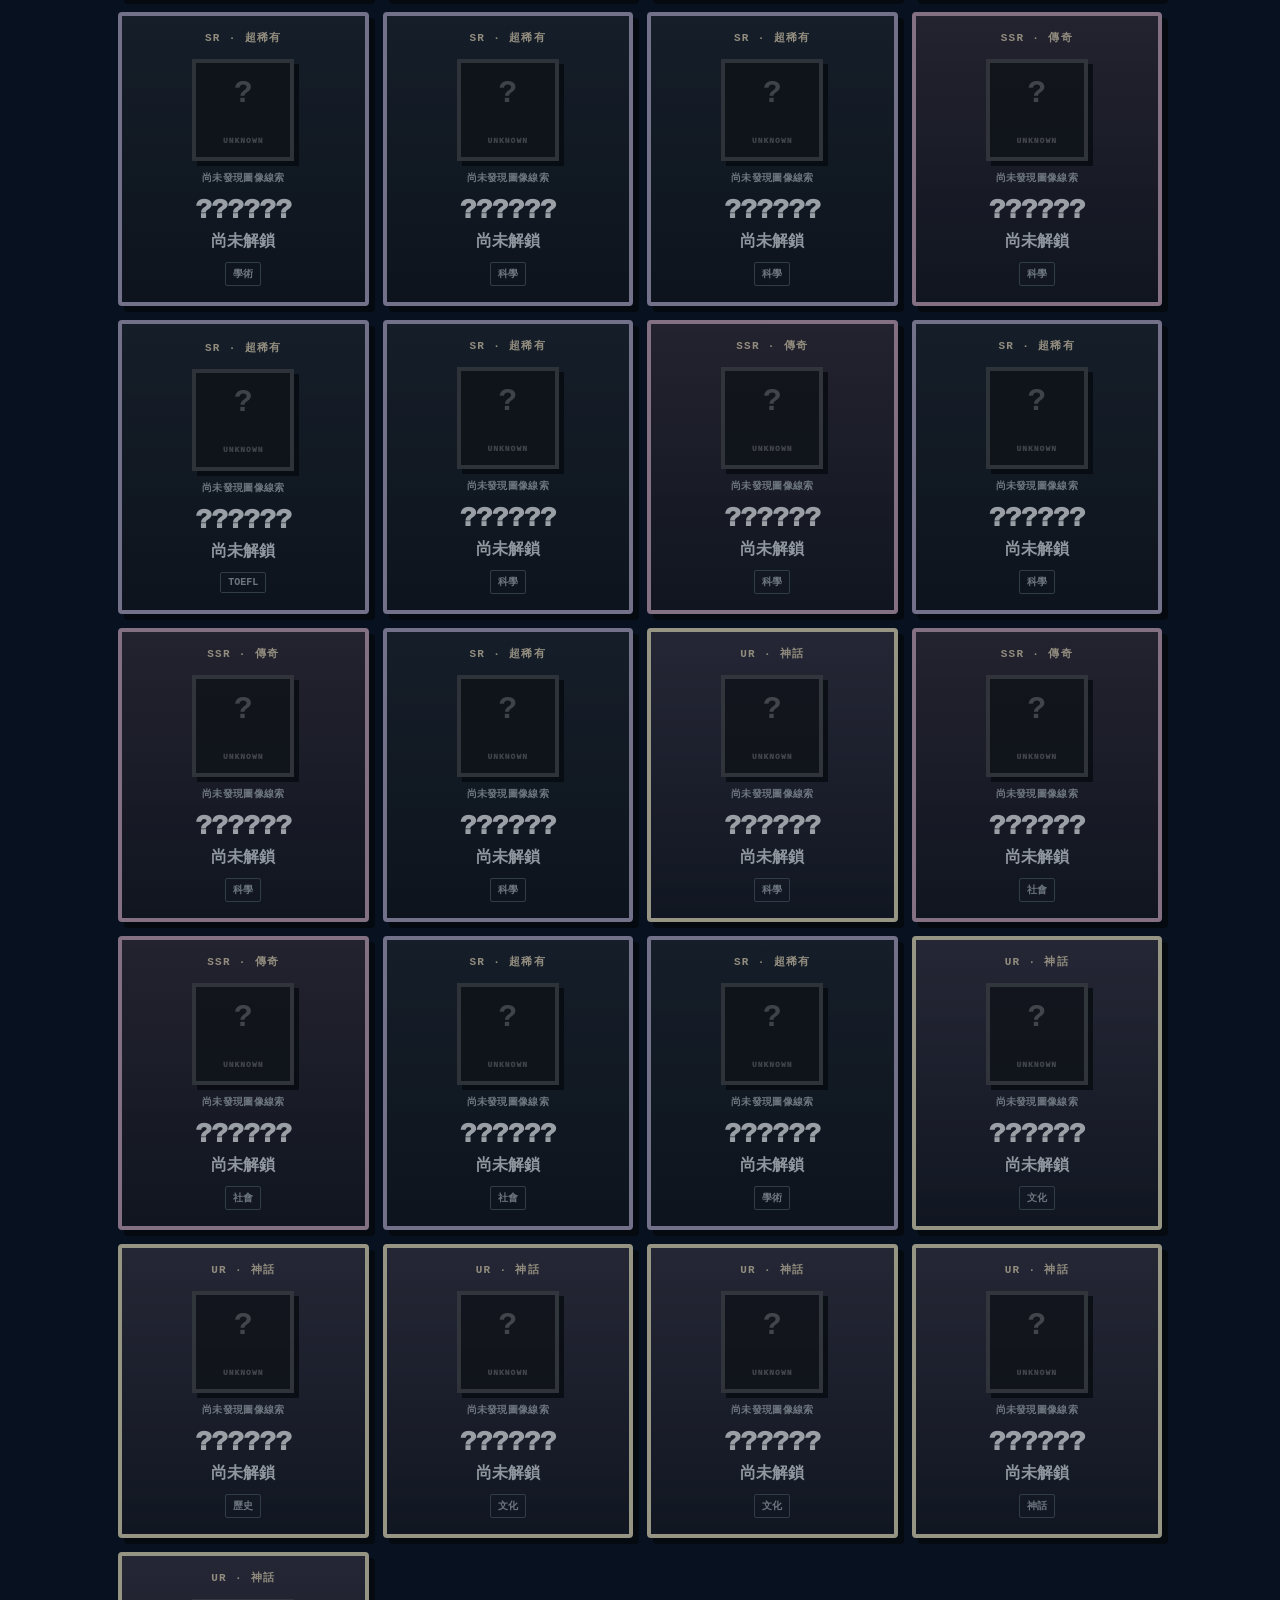
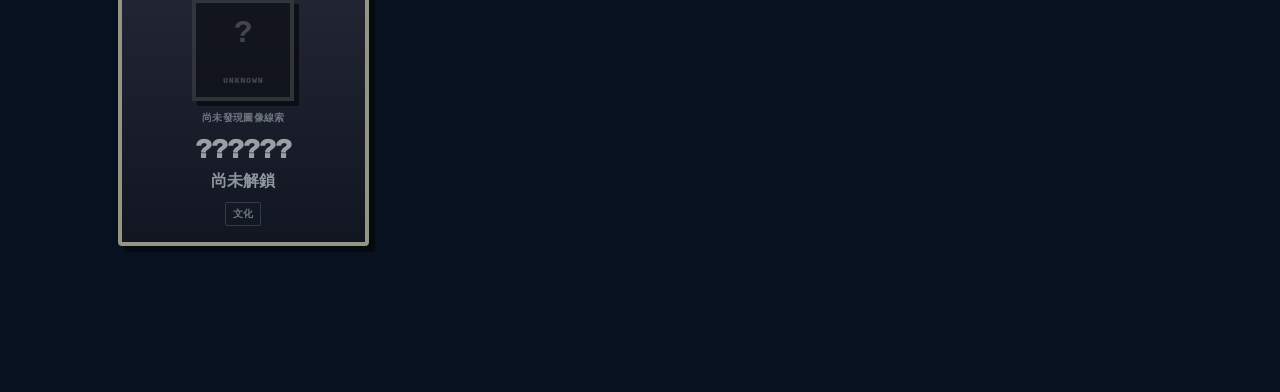
==== commit b617d1c8: "Upgrade card gallery to 161 semantic cards" ====
--- a/cards.html
+++ b/cards.html
@@ -9,12 +9,12 @@
 <main class="wrap">
 <header class="top">
 <a class="brand navlink" href="index.html"><div class="logo">ER</div><div><h1>Word Relic</h1><p>PIXEL VOCAB COLLECTION</p></div></a>
-<div class="chips"><a class="chip navlink" href="index.html">← 回練習</a><span class="chip" id="ownedPill">0 / 30</span></div>
+<div class="chips"><a class="chip navlink" href="index.html">← 回練習</a><span class="chip" id="ownedPill">0 / 161</span></div>
 </header>
 <section class="card cardbookHero">
 <div class="eyebrow">PIXEL CARD COLLECTION</div>
 <h2>單字卡片圖鑑</h2>
-<p>每完成 10 題可抽 1 張。100 張首發卡都有不同語意像素場景，讓圖像、字根與單字故事一起被記住。</p>
+<p>每完成 10 題可抽 1 張。目前共 161 張單字卡。新版卡面會依單字意思組合專屬像素物件與符號，讓抽到卡片時能直接從畫面聯想到字義。</p>
 <div class="atlasTools">
 <input id="cardSearch" type="search" placeholder="搜尋單字、中文、字根或故事">
 <select id="rarityFilter"><option value="all">全部稀有度</option><option>UR</option><option>SSR</option><option>SR</option><option>R</option><option>N</option></select>
@@ -24,5 +24,5 @@
 <section id="cardGrid" class="collectionGrid"></section>
 </main>
 <div id="cardDetail" class="cardModal hidden"></div>
-<script src="cards-data.js"></script><script src="card-art.js"></script><script src="cards.js"></script>
+<script src="cards-data.js"></script><script src="cards-extra.js"></script><script src="card-art.js"></script><script src="card-art-extra.js"></script><script src="cards.js"></script>
 </body></html>
--- a/styles.css
+++ b/styles.css
@@ -34,3 +34,35 @@
 .cardTag,.copies{display:inline-block;margin-top:10px;padding:4px 7px;border:1px solid #365a7a;border-radius:2px;font:800 10px ui-monospace,SFMono-Regular,Menlo,monospace;color:#9fb6c9}.copies{position:absolute;right:8px;bottom:8px;color:#ffd67e}
 .cardModal{position:fixed;inset:0;z-index:50;display:grid;place-items:center;padding:18px}.modalShade{position:absolute;inset:0;background:rgba(2,7,14,.82);backdrop-filter:blur(5px)}.detailPanel{position:relative;z-index:1;width:min(620px,100%);max-height:90vh;overflow:auto;padding:24px;border-width:4px;border-style:solid;border-radius:5px}.detailPanel.UR{border-color:#ffe77d}.detailPanel.SSR{border-color:#ff9bd9}.detailPanel.SR{border-color:#bca4ff}.detailPanel.R{border-color:#7ec9ff}.detailPanel.N{border-color:#8c9baa}.modalClose{position:absolute;right:10px;top:8px;border:0;background:transparent;color:#fff;font-size:28px}.detailTop{display:flex;gap:20px;align-items:center}.detailTop .pixelSprite{margin:18px 0}.detailTop h2{margin:0;font:1000 34px ui-monospace,SFMono-Regular,Menlo,monospace}.detailZh{margin:5px 0 9px;color:#dce9f5;font-weight:800}
 @media(max-width:900px){.collectionGrid{grid-template-columns:repeat(3,1fr)}}@media(max-width:680px){.collectionGrid{grid-template-columns:repeat(2,1fr)}.atlasTools{grid-template-columns:1fr}.detailTop{align-items:flex-start}}@media(max-width:420px){.collectionGrid{grid-template-columns:1fr 1fr;gap:9px}.relicCard{min-height:245px;padding:10px 7px}.relicWord{font-size:20px}.gachaMachine{align-items:flex-start}.pixelMachine{width:58px;height:58px;flex-basis:58px}}
+
+
+/* Semantic pixel art */
+.pixelArtWrap{display:grid;place-items:center;margin:11px auto 7px;min-height:108px}
+.semanticPixel{width:108px;height:108px;display:block;image-rendering:pixelated;filter:drop-shadow(5px 5px 0 rgba(1,6,12,.72))}
+.semanticPixel.large{width:150px;height:150px}
+.relicCard .semanticPixel{width:102px;height:102px}
+.detailArt{margin:8px 0;min-width:160px}
+.revealArt .semanticPixel{width:164px;height:164px;animation:pixelHover 2.2s ease-in-out infinite}
+@keyframes pixelHover{50%{transform:translateY(-5px)}}
+.visualCue{margin:2px auto 10px;color:#9fb6c9;font:800 10px ui-monospace,SFMono-Regular,Menlo,monospace;letter-spacing:.03em}
+.visualCue.strong{color:#ffd67e;font-size:11px}
+.lockedPixel{width:102px;height:102px;display:grid;place-items:center;margin:auto;border:4px solid #44566a;background:#0a1420;box-shadow:5px 5px 0 #02070d;color:#65788c;font:1000 31px ui-monospace,SFMono-Regular,Menlo,monospace}
+.lockedPixel span{display:block;font-size:8px;letter-spacing:.12em}
+.silhouette{filter:grayscale(1);opacity:.78}
+
+/* Gacha ritual */
+.ritualStage{position:relative;min-height:330px;display:grid;place-items:center;overflow:hidden;border:3px solid #365a7a;background:radial-gradient(circle,#18314e 0,#091525 56%,#050b14 100%);box-shadow:inset 0 0 35px rgba(130,170,255,.12)}
+.ritualPortal{position:absolute;width:210px;height:210px;border:8px dotted #82aaff;border-radius:50%;animation:ritualSpin 5s linear infinite,ritualPulse 1.2s ease-in-out infinite}
+.ritualPortal:before,.ritualPortal:after{content:"";position:absolute;inset:21px;border:4px dashed #77e7bd;border-radius:50%}.ritualPortal:after{inset:48px;border-color:#ffd67e}
+.ritualRunes{position:absolute;inset:0;animation:ritualSpin 12s linear infinite}
+.ritualRunes i{position:absolute;font:900 9px ui-monospace,SFMono-Regular,Menlo,monospace;color:#9fb6c9;letter-spacing:.18em}
+.ritualRunes i:nth-child(1){left:50%;top:12px}.ritualRunes i:nth-child(2){right:12px;top:48%}.ritualRunes i:nth-child(3){left:45%;bottom:12px}.ritualRunes i:nth-child(4){left:12px;top:48%}
+.ritualCardBack{z-index:2;width:104px;height:142px;display:grid;place-items:center;border:5px solid #f1f7ff;background:repeating-linear-gradient(45deg,#10213a 0 8px,#16304e 8px 16px);box-shadow:9px 9px 0 #02070d;animation:ritualCard 1.1s ease-in-out infinite}
+.ritualCardBack span{font:1000 25px ui-monospace,SFMono-Regular,Menlo,monospace;color:#ffd67e}
+.ritualText{position:absolute;bottom:18px;color:#dce9f5;font-size:12px;font-weight:800}
+.ritualStage.rare-ur{box-shadow:inset 0 0 70px rgba(255,231,125,.5)}.ritualStage.rare-ur .ritualPortal{border-color:#ffe77d}
+.ritualStage.rare-ssr{box-shadow:inset 0 0 65px rgba(255,155,217,.42)}.ritualStage.rare-ssr .ritualPortal{border-color:#ff9bd9}
+.ritualStage.rare-sr{box-shadow:inset 0 0 60px rgba(188,164,255,.35)}.ritualStage.rare-sr .ritualPortal{border-color:#bca4ff}
+.ritualStage.rare-r .ritualPortal{border-color:#7ec9ff}
+@keyframes ritualSpin{to{transform:rotate(360deg)}}@keyframes ritualPulse{50%{transform:scale(1.08);opacity:.7}}@keyframes ritualCard{50%{transform:translateY(-9px) rotateY(12deg)}}
+@media(max-width:520px){.semanticPixel.large,.revealArt .semanticPixel{width:132px;height:132px}.ritualStage{min-height:290px}.ritualPortal{width:180px;height:180px}}
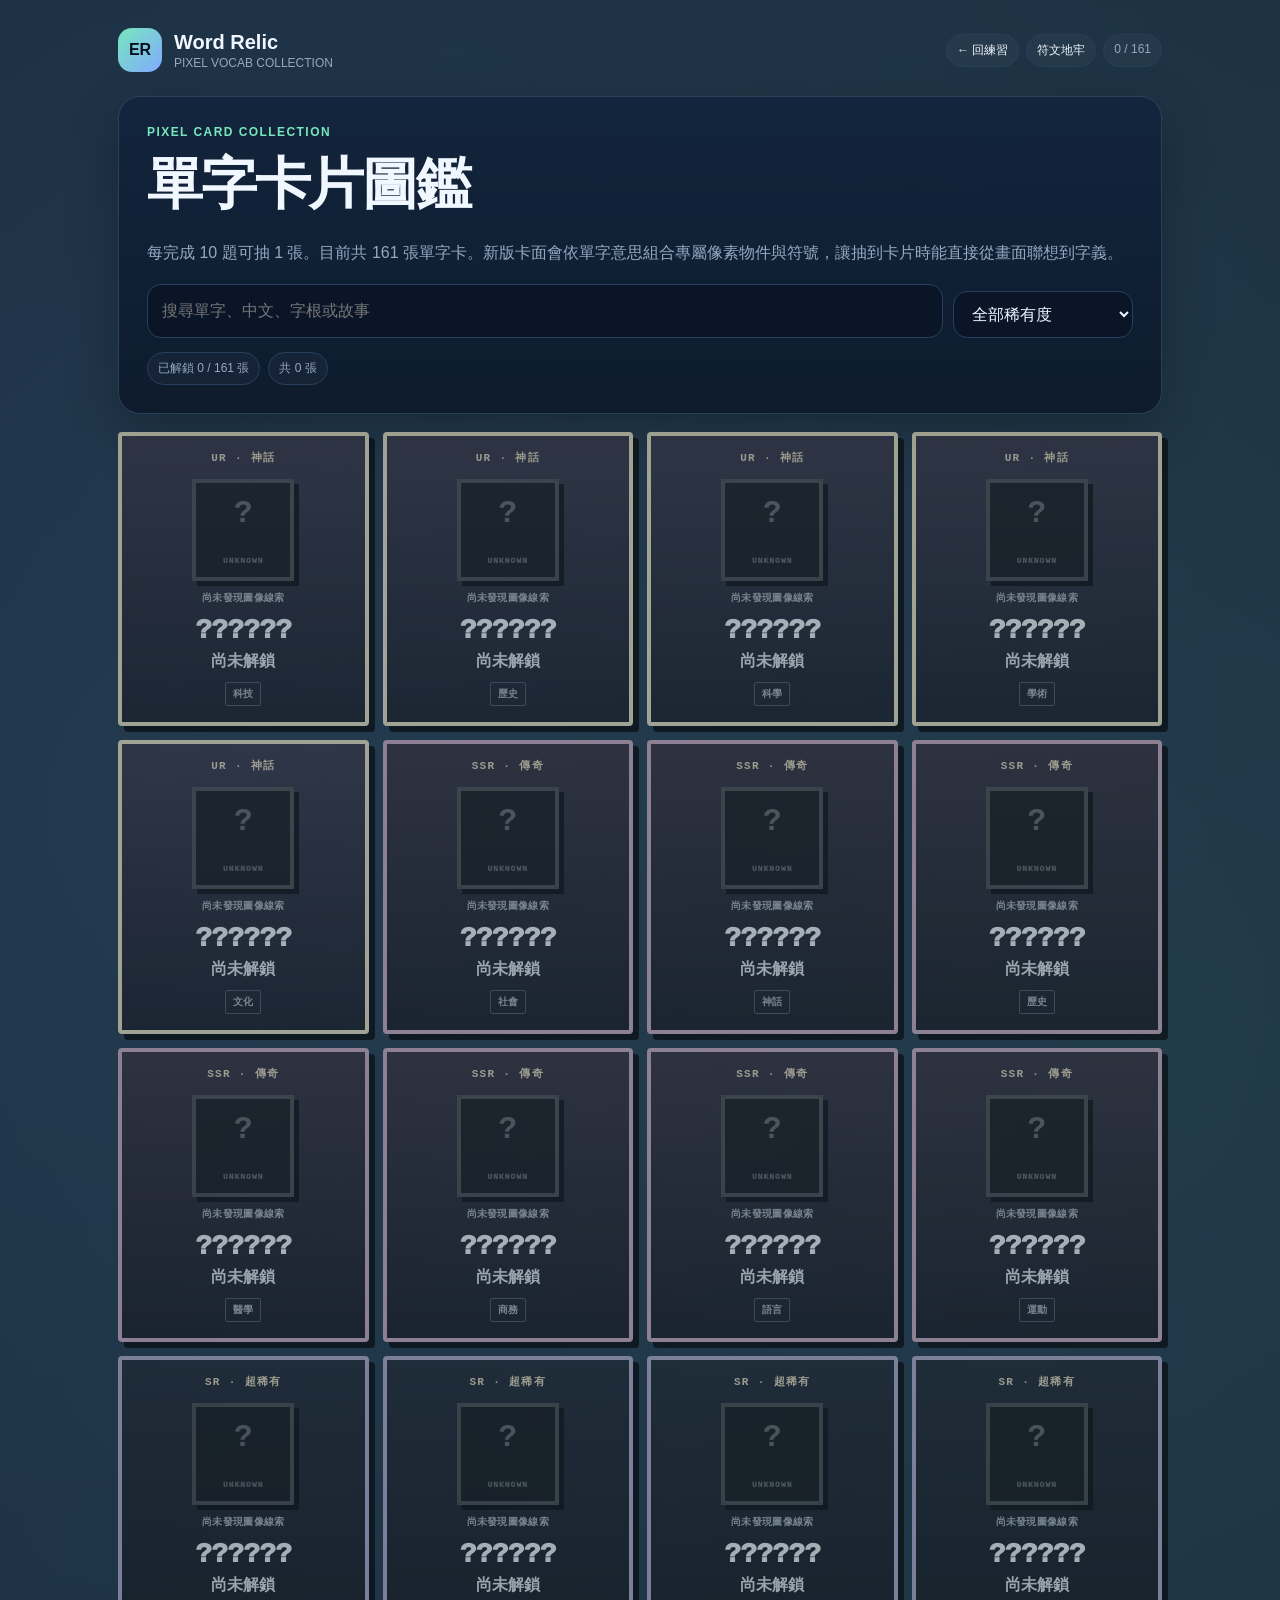
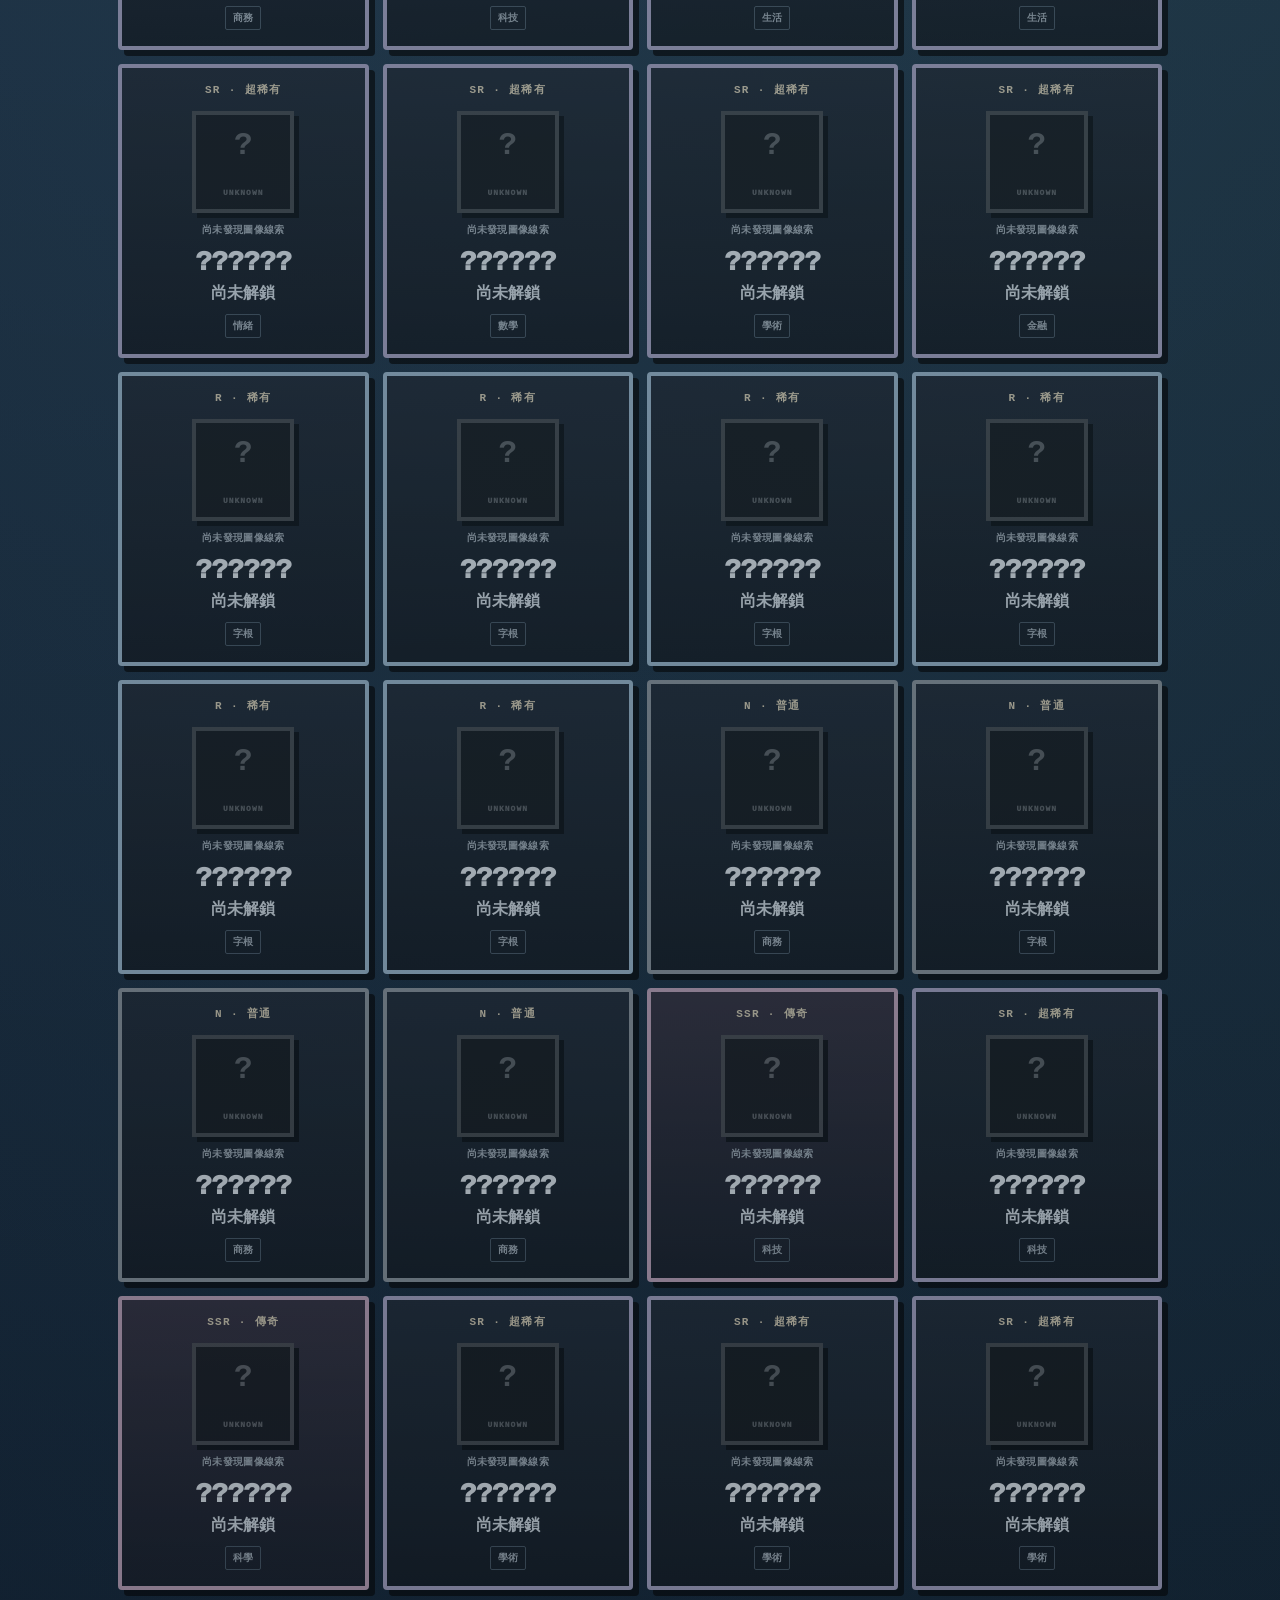
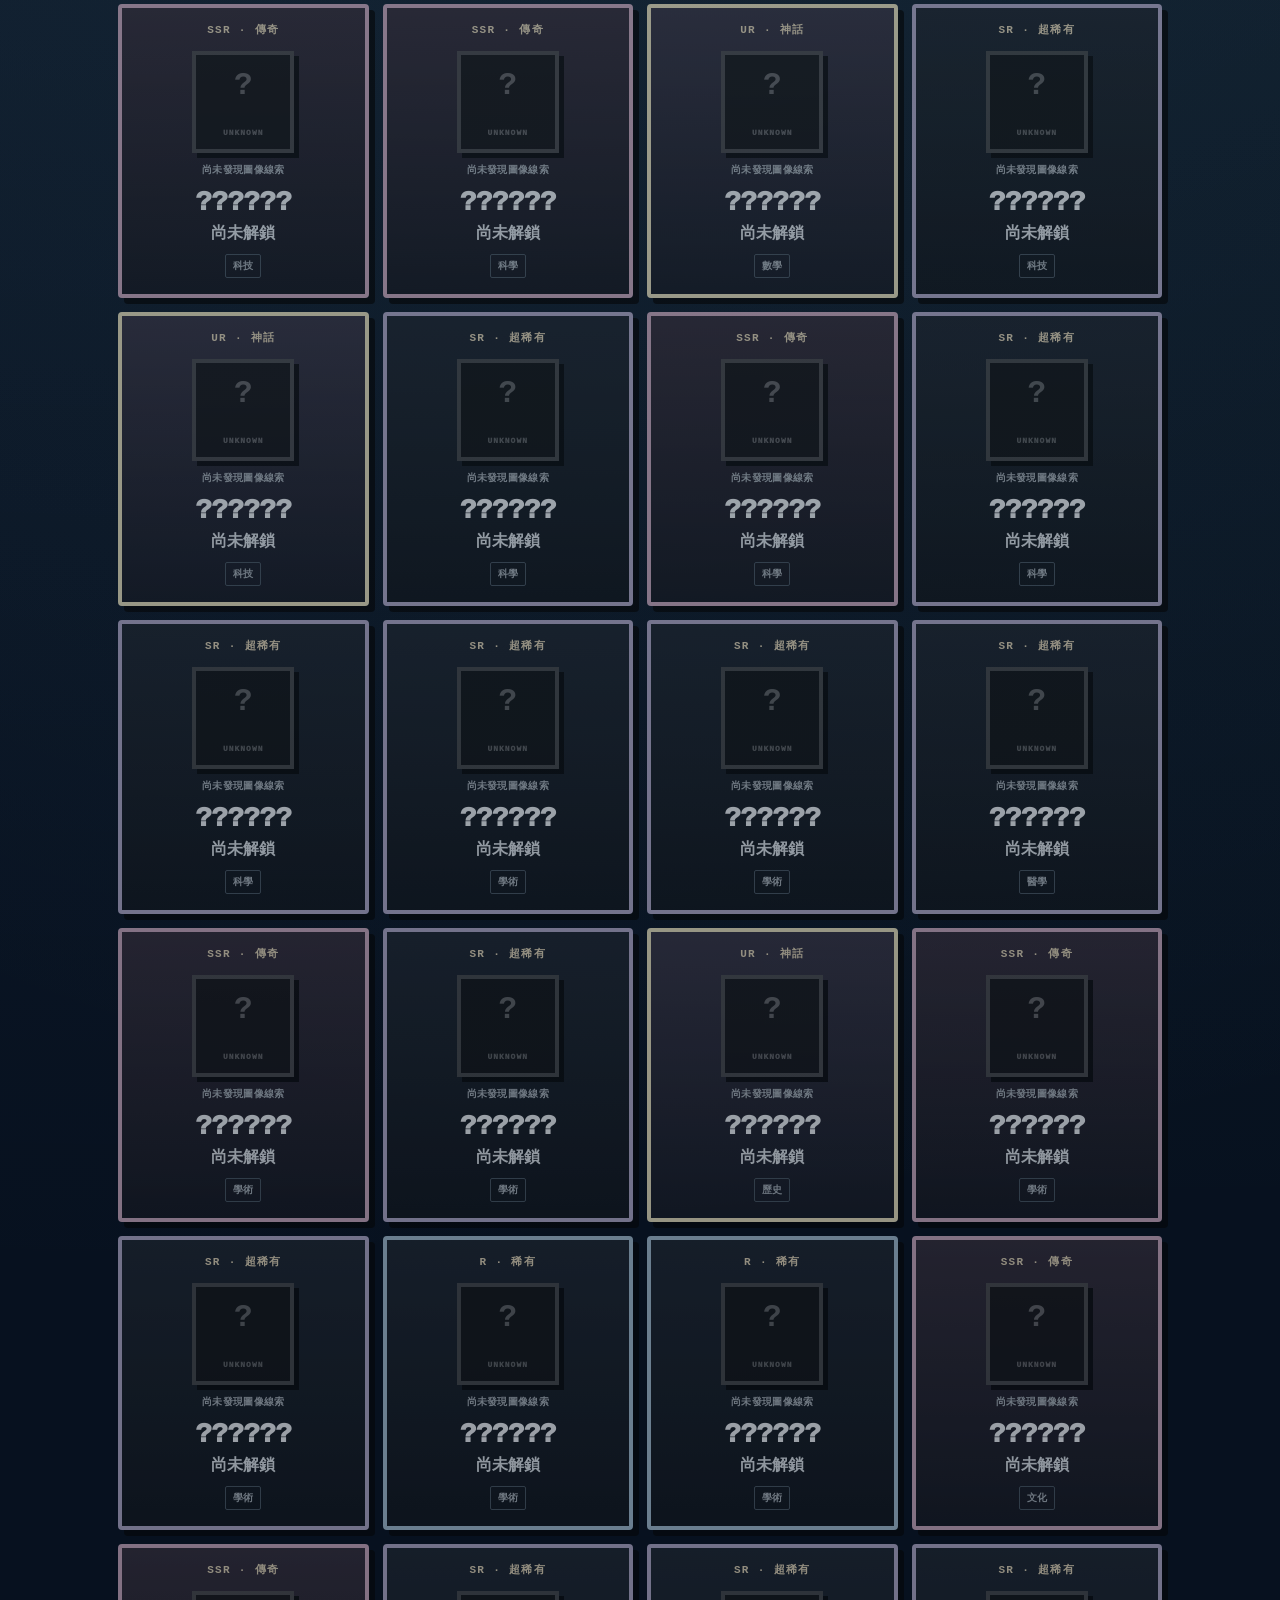
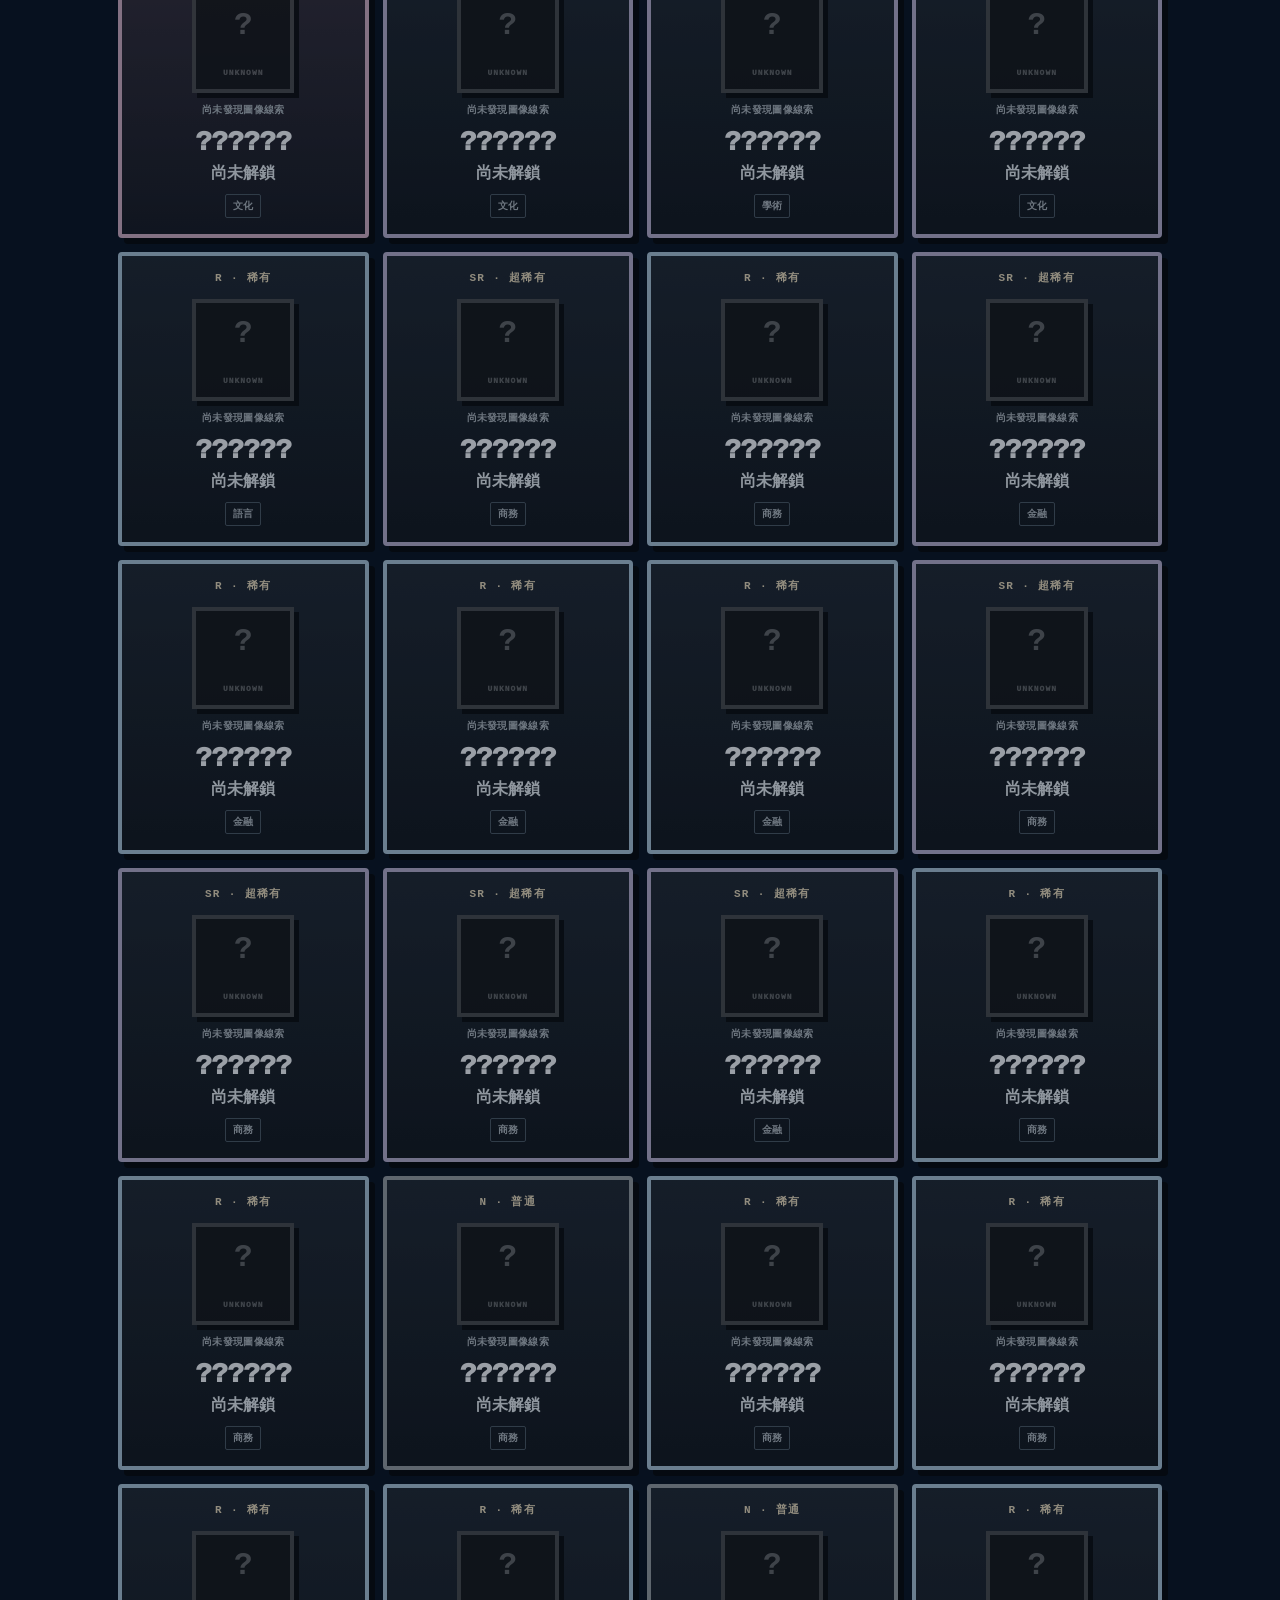
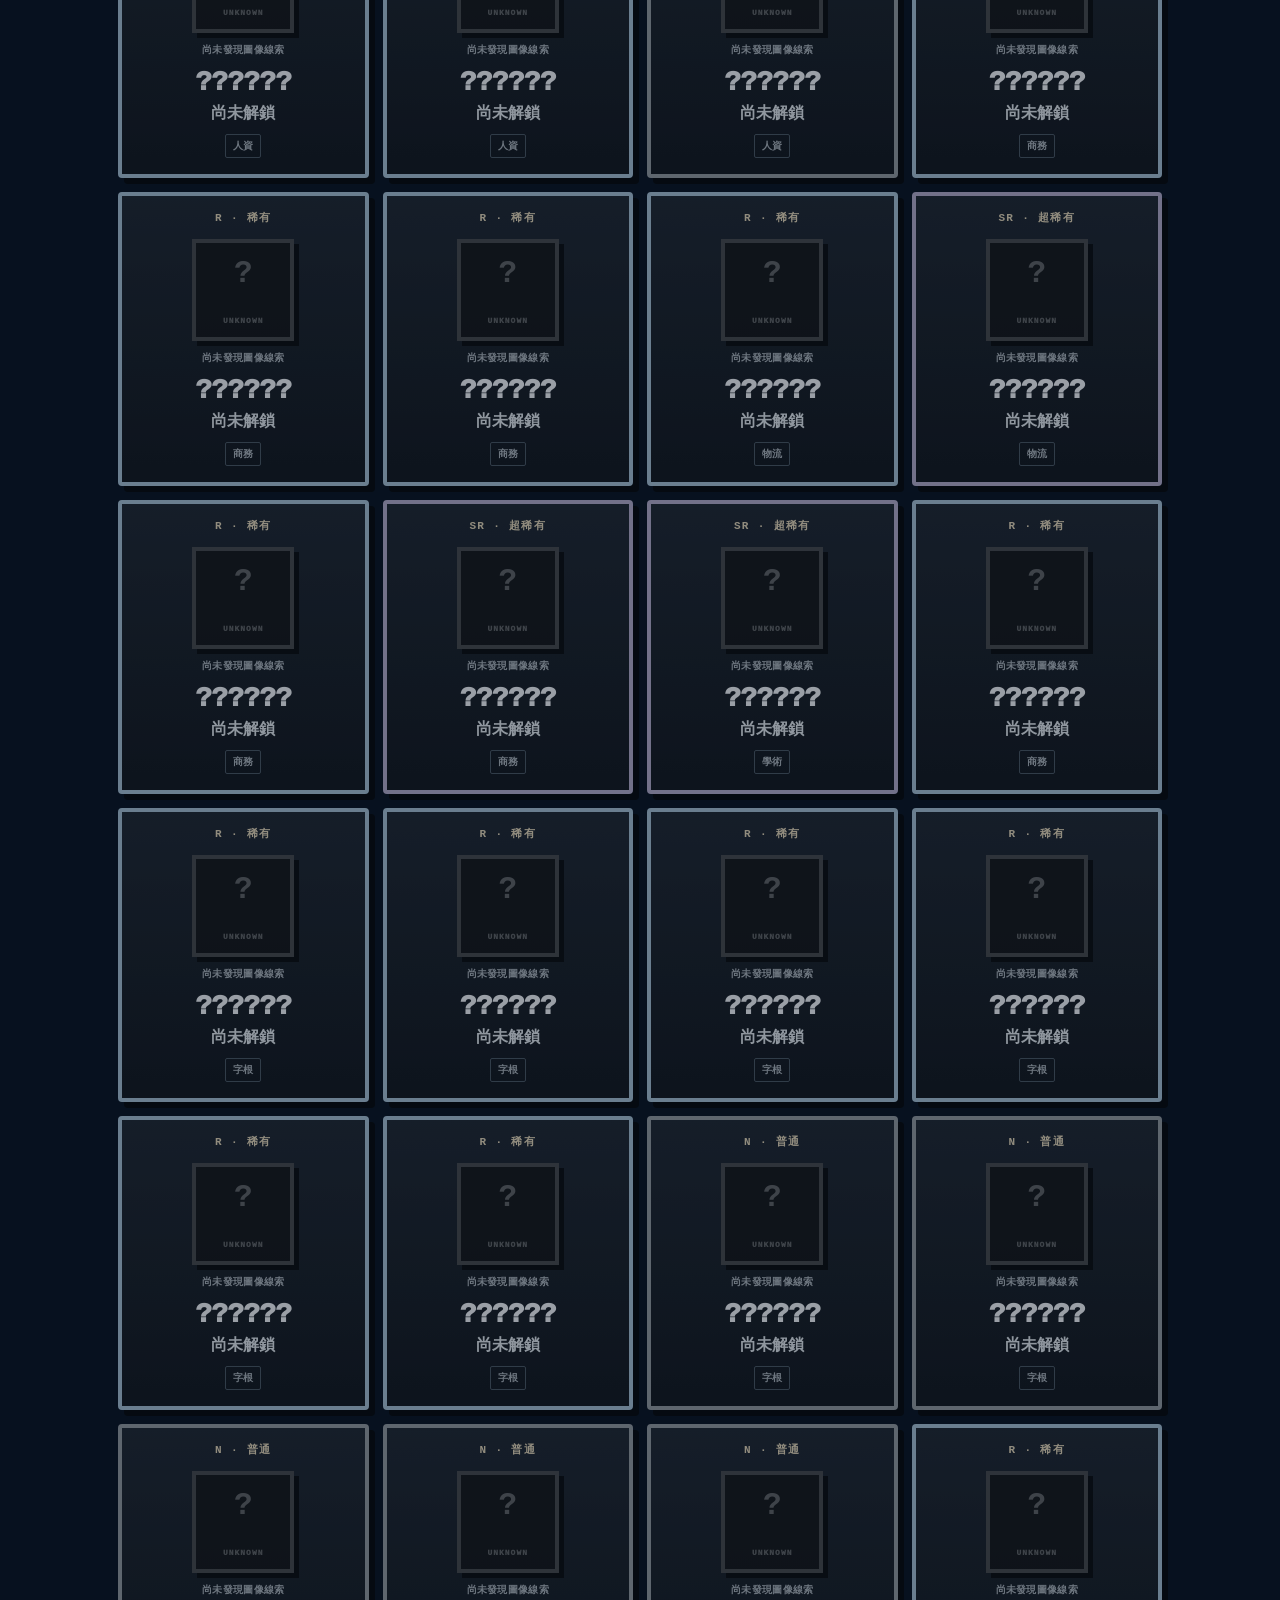
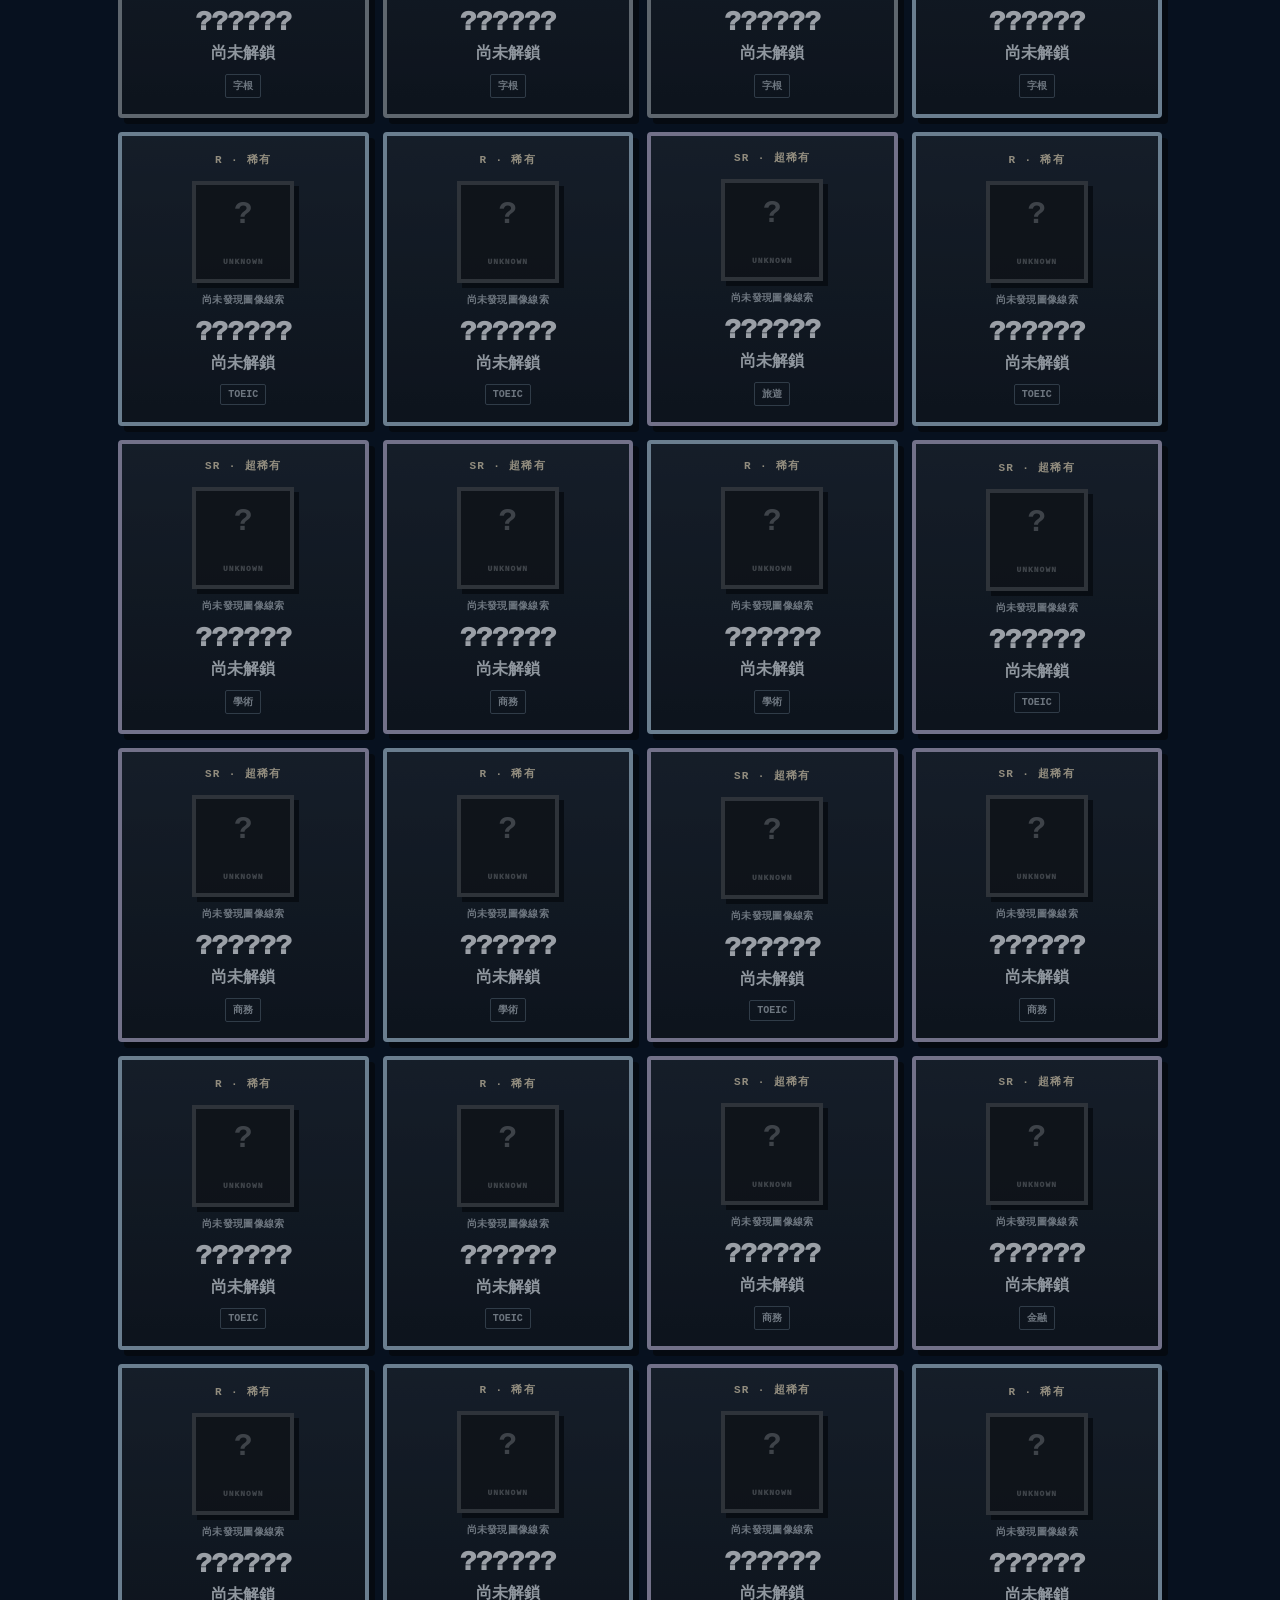
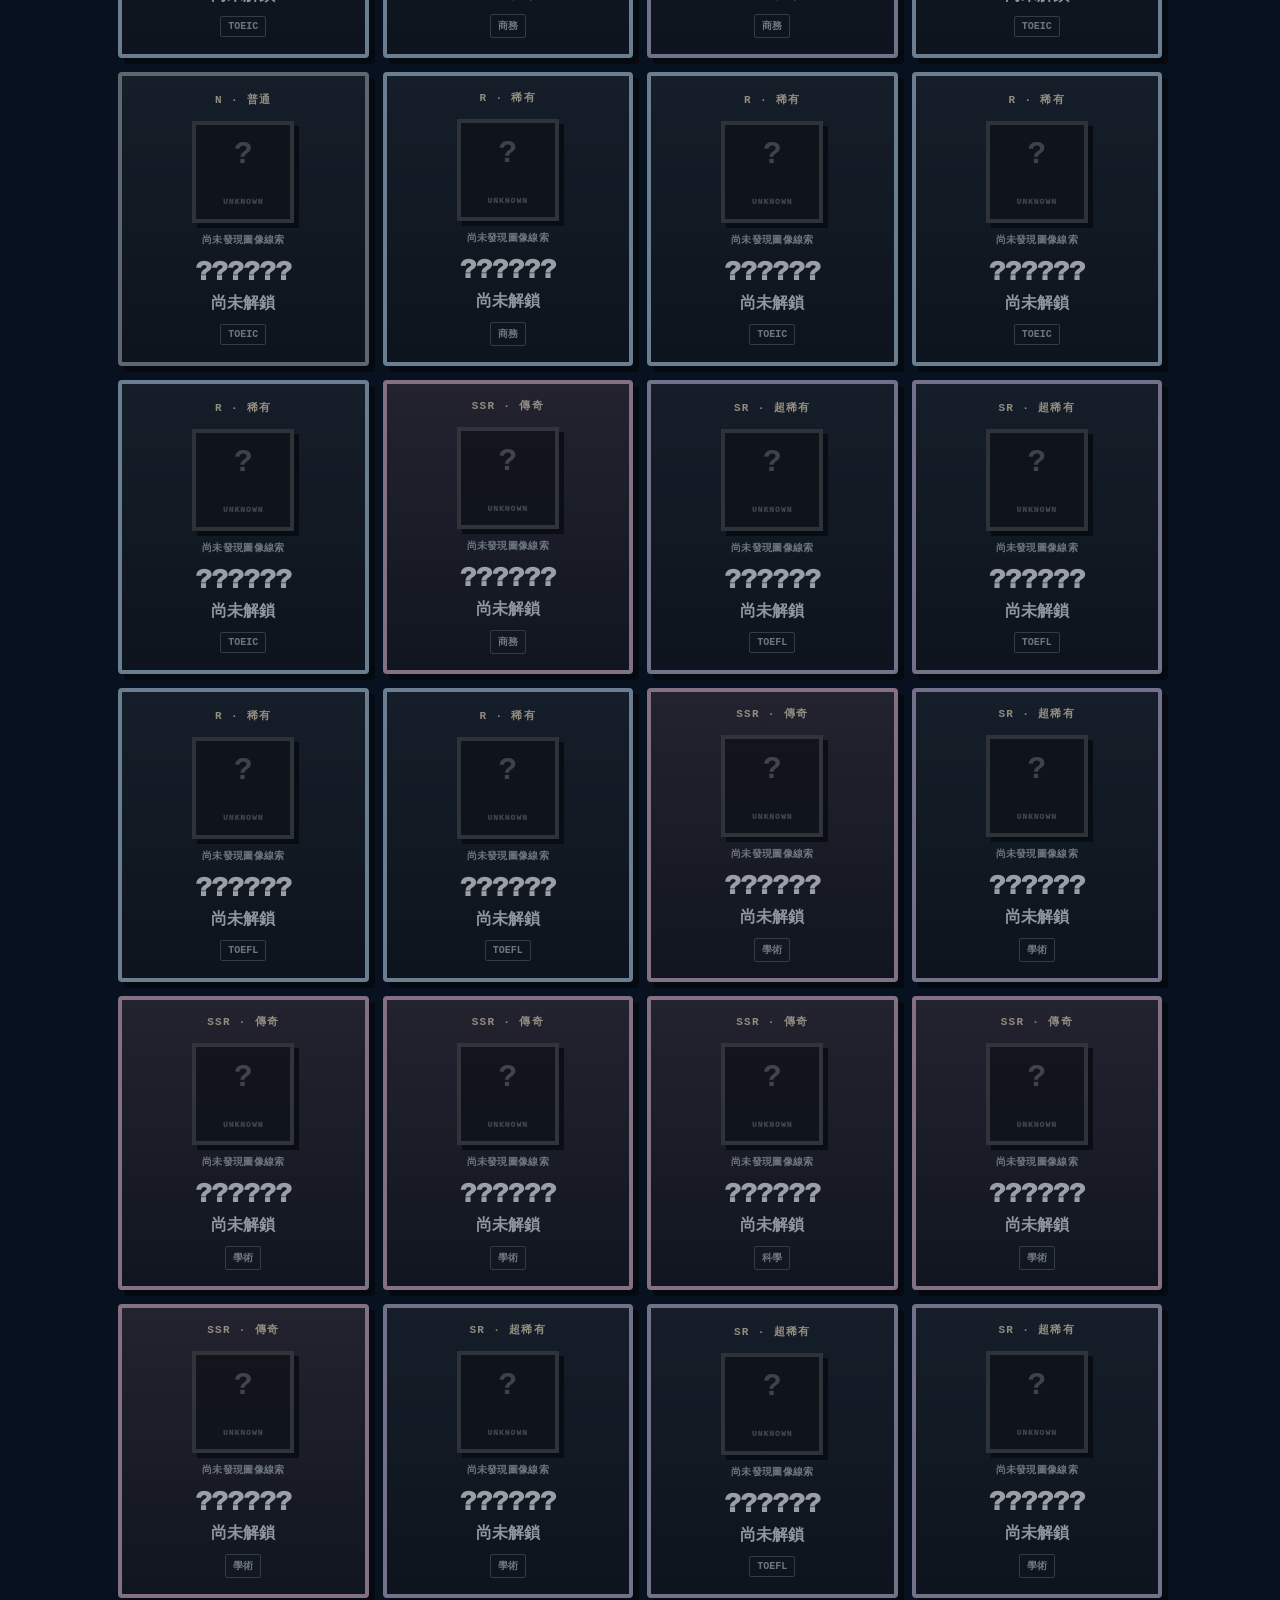
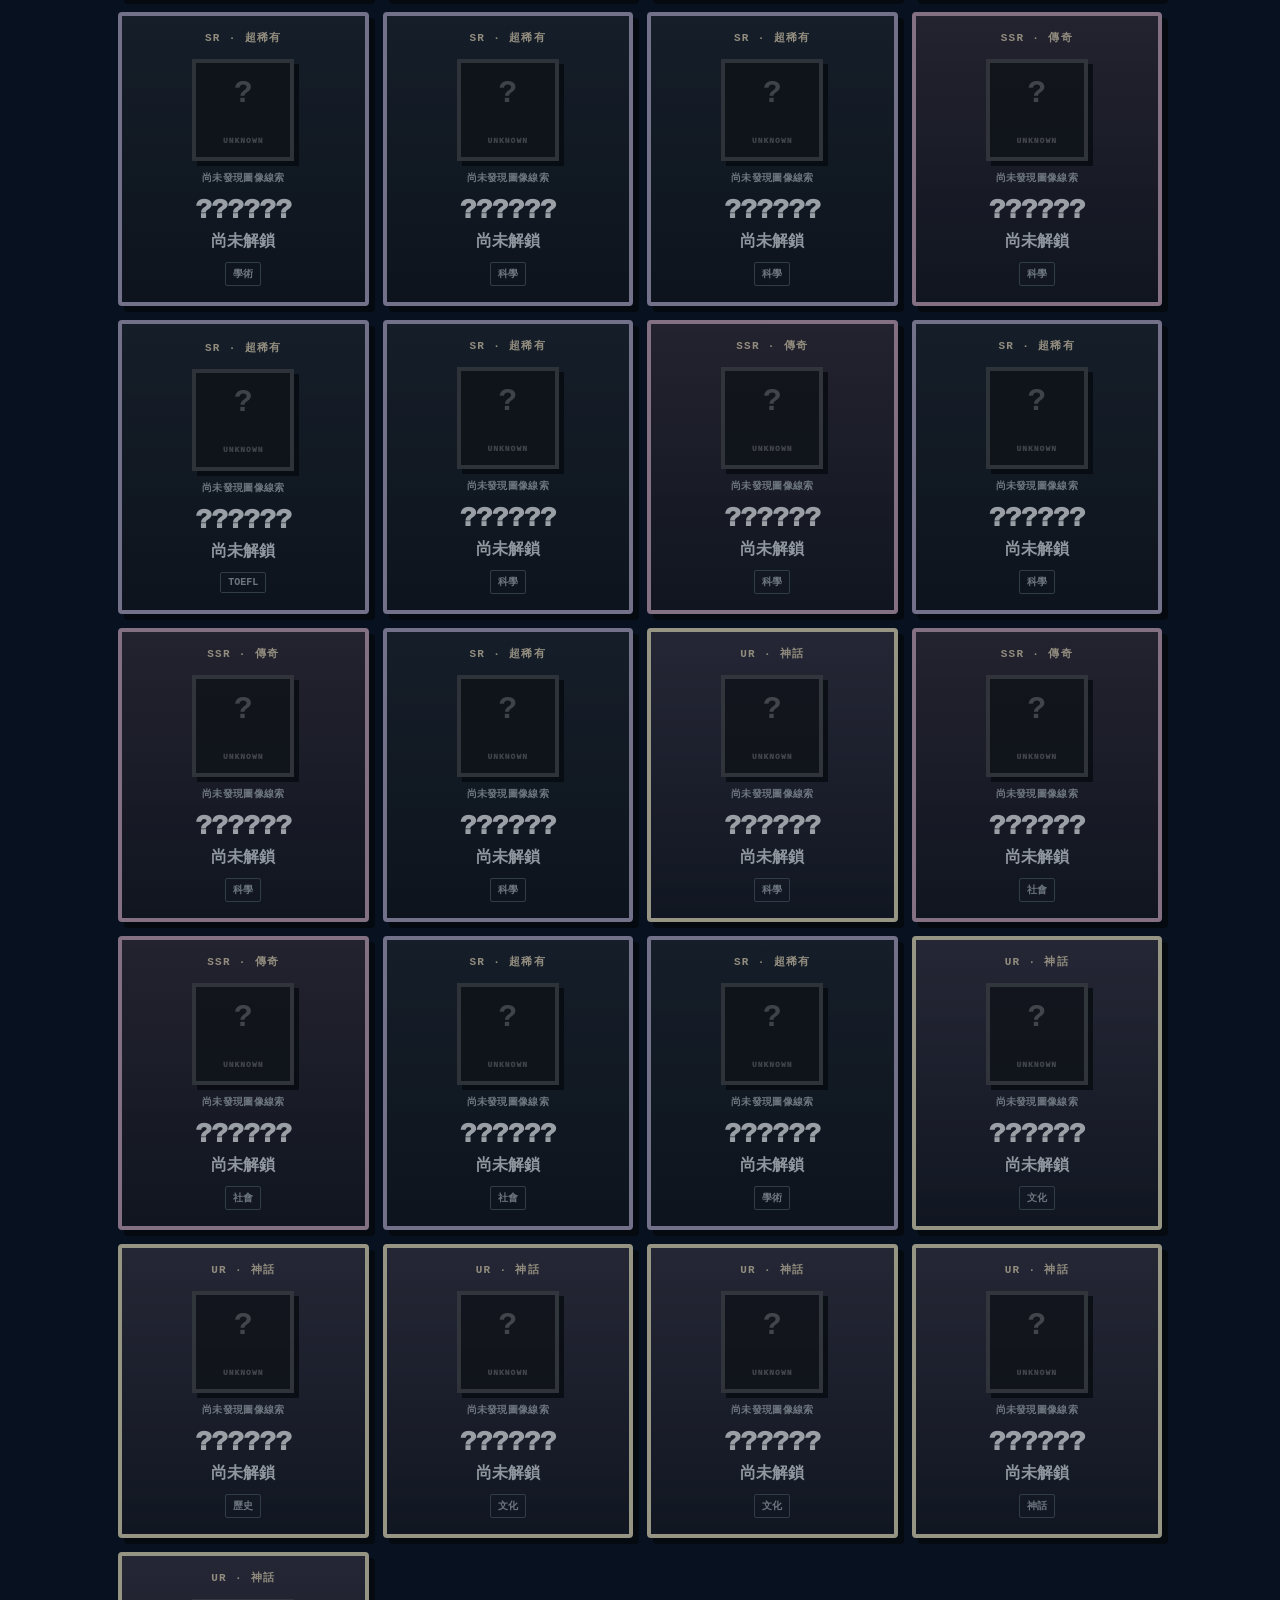
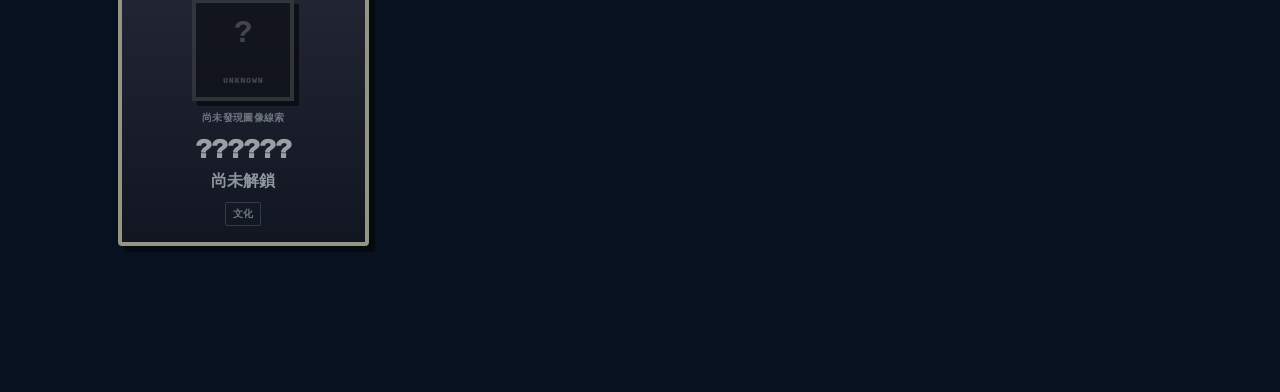
==== commit 007fa920: "Add pixel rune dungeon with card entry and typing combat" ====
--- a/cards.html
+++ b/cards.html
@@ -9,7 +9,7 @@
 <main class="wrap">
 <header class="top">
 <a class="brand navlink" href="index.html"><div class="logo">ER</div><div><h1>Word Relic</h1><p>PIXEL VOCAB COLLECTION</p></div></a>
-<div class="chips"><a class="chip navlink" href="index.html">← 回練習</a><span class="chip" id="ownedPill">0 / 161</span></div>
+<div class="chips"><a class="chip navlink" href="index.html">← 回練習</a><a class="chip navlink" href="dungeon.html">符文地牢</a><span class="chip" id="ownedPill">0 / 161</span></div>
 </header>
 <section class="card cardbookHero">
 <div class="eyebrow">PIXEL CARD COLLECTION</div>
@@ -25,4 +25,4 @@
 </main>
 <div id="cardDetail" class="cardModal hidden"></div>
 <script src="cards-data.js"></script><script src="cards-extra.js"></script><script src="card-art.js"></script><script src="card-art-extra.js"></script><script src="cards.js"></script>
-</body></html>+</body></html>
